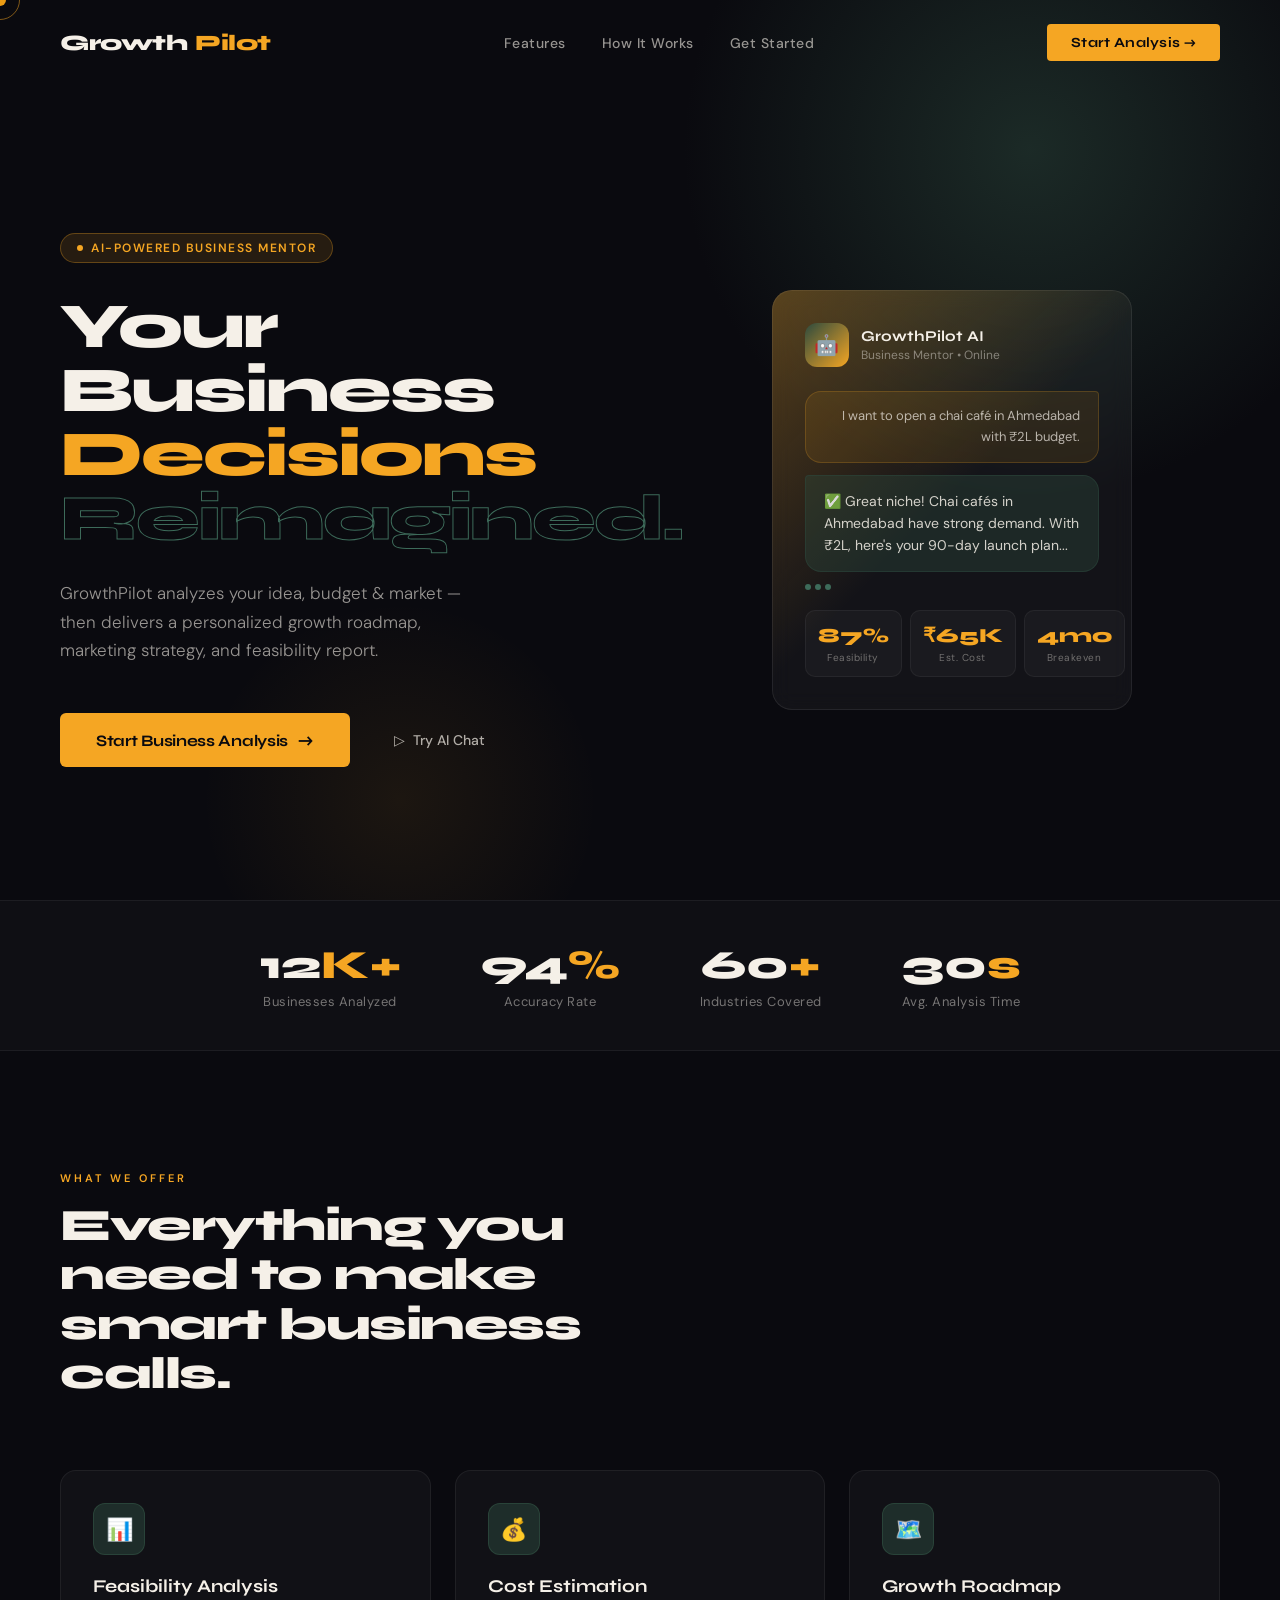
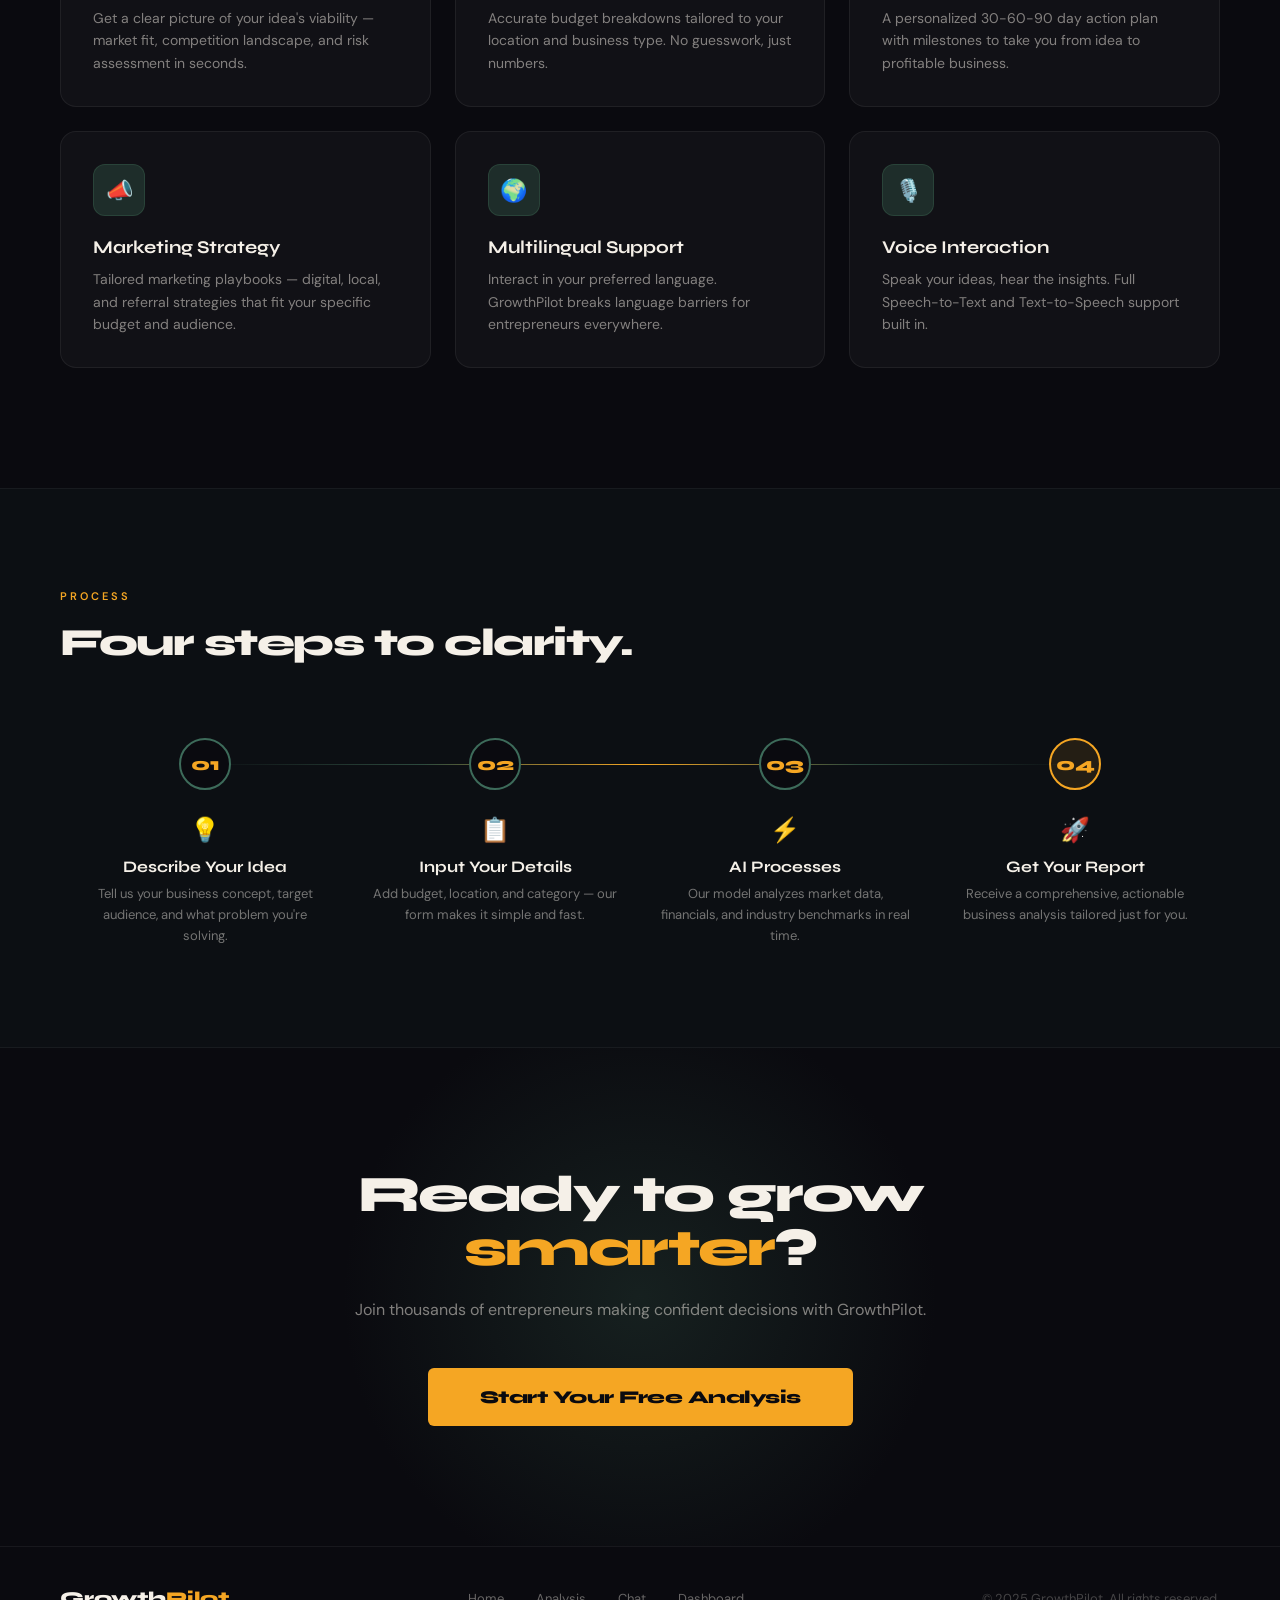
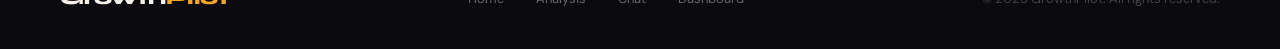
==== frontend/index.html @ 8f51ceb0 "Initial commit" ====
<!DOCTYPE html>
<html lang="en">
<head>
<meta charset="UTF-8">
<meta name="viewport" content="width=device-width, initial-scale=1.0">
<title>GrowthPilot – AI Business Mentor</title>
<link href="https://fonts.googleapis.com/css2?family=Syne:wght@400;600;700;800&family=DM+Sans:wght@300;400;500&display=swap" rel="stylesheet">
<style>
  :root {
    --ink: #0a0a0f;
    --cream: #f5f0e8;
    --amber: #f5a623;
    --amber-deep: #d4860a;
    --sage: #2d4a3e;
    --sage-light: #3d6b5a;
    --mist: #e8f0ec;
    --white: #ffffff;
  }

  *, *::before, *::after { margin: 0; padding: 0; box-sizing: border-box; }

  html { scroll-behavior: smooth; }

  body {
    background: var(--ink);
    color: var(--cream);
    font-family: 'DM Sans', sans-serif;
    overflow-x: hidden;
    cursor: none;
  }

  /* Custom cursor */
  .cursor {
    width: 12px; height: 12px;
    background: var(--amber);
    border-radius: 50%;
    position: fixed;
    top: 0; left: 0;
    pointer-events: none;
    z-index: 9999;
    transition: transform 0.15s ease;
    mix-blend-mode: difference;
  }
  .cursor-ring {
    width: 40px; height: 40px;
    border: 1.5px solid var(--amber);
    border-radius: 50%;
    position: fixed;
    top: 0; left: 0;
    pointer-events: none;
    z-index: 9998;
    opacity: 0.5;
    transition: all 0.3s ease;
  }

  /* NAV */
  nav {
    position: fixed; top: 0; left: 0; right: 0;
    z-index: 100;
    display: flex; align-items: center; justify-content: space-between;
    padding: 24px 60px;
    background: transparent;
    transition: background 0.4s;
  }
  nav.scrolled { background: rgba(10,10,15,0.92); backdrop-filter: blur(12px); }

  .nav-logo {
    font-family: 'Syne', sans-serif;
    font-weight: 800; font-size: 22px;
    color: var(--cream);
    text-decoration: none;
    letter-spacing: -0.5px;
    display: flex; align-items: center; gap: 8px;
  }
  .nav-logo span { color: var(--amber); }

  .nav-links { display: flex; gap: 36px; list-style: none; }
  .nav-links a {
    color: rgba(245,240,232,0.6);
    text-decoration: none;
    font-size: 14px; letter-spacing: 0.5px;
    transition: color 0.2s;
    font-weight: 500;
  }
  .nav-links a:hover { color: var(--cream); }

  .nav-cta {
    background: var(--amber);
    color: var(--ink);
    padding: 10px 24px;
    border-radius: 4px;
    text-decoration: none;
    font-weight: 700;
    font-size: 14px;
    font-family: 'Syne', sans-serif;
    transition: all 0.2s;
    letter-spacing: 0.3px;
  }
  .nav-cta:hover { background: var(--amber-deep); transform: translateY(-1px); }

  /* HERO */
  .hero {
    min-height: 100vh;
    display: grid;
    grid-template-columns: 1fr 1fr;
    align-items: center;
    padding: 0 60px;
    padding-top: 100px;
    position: relative;
    overflow: hidden;
  }

  .hero::before {
    content: '';
    position: absolute;
    top: -200px; right: -100px;
    width: 700px; height: 700px;
    background: radial-gradient(circle, rgba(45,74,62,0.5) 0%, transparent 70%);
    pointer-events: none;
  }
  .hero::after {
    content: '';
    position: absolute;
    bottom: -100px; left: 200px;
    width: 400px; height: 400px;
    background: radial-gradient(circle, rgba(245,166,35,0.08) 0%, transparent 70%);
    pointer-events: none;
  }

  .hero-left { position: relative; z-index: 2; }

  .hero-badge {
    display: inline-flex; align-items: center; gap: 8px;
    background: rgba(245,166,35,0.12);
    border: 1px solid rgba(245,166,35,0.3);
    padding: 6px 16px; border-radius: 100px;
    font-size: 12px; color: var(--amber);
    letter-spacing: 1.5px; text-transform: uppercase;
    margin-bottom: 32px;
    font-weight: 600;
    animation: fadeUp 0.8s ease both;
  }
  .hero-badge::before {
    content: '';
    width: 6px; height: 6px;
    background: var(--amber);
    border-radius: 50%;
    animation: pulse 2s infinite;
  }

  @keyframes pulse { 0%,100%{opacity:1} 50%{opacity:0.3} }

  .hero-title {
    font-family: 'Syne', sans-serif;
    font-size: clamp(52px, 5vw, 80px);
    font-weight: 800;
    line-height: 1.0;
    letter-spacing: -2px;
    margin-bottom: 28px;
    animation: fadeUp 0.8s 0.1s ease both;
  }
  .hero-title .line-accent { color: var(--amber); }
  .hero-title .line-sage {
    -webkit-text-stroke: 1px var(--sage-light);
    color: transparent;
  }

  .hero-sub {
    font-size: 17px;
    color: rgba(245,240,232,0.6);
    line-height: 1.7;
    max-width: 440px;
    margin-bottom: 48px;
    font-weight: 300;
    animation: fadeUp 0.8s 0.2s ease both;
  }

  .hero-actions {
    display: flex; gap: 16px; align-items: center;
    animation: fadeUp 0.8s 0.3s ease both;
  }

  .btn-primary {
    background: var(--amber);
    color: var(--ink);
    padding: 16px 36px;
    border: none; border-radius: 6px;
    font-family: 'Syne', sans-serif;
    font-weight: 700; font-size: 16px;
    cursor: none;
    text-decoration: none;
    transition: all 0.25s;
    display: inline-flex; align-items: center; gap: 10px;
    letter-spacing: -0.3px;
  }
  .btn-primary:hover { background: var(--amber-deep); transform: translateY(-2px); box-shadow: 0 12px 30px rgba(245,166,35,0.3); }

  .btn-secondary {
    color: var(--cream);
    padding: 16px 28px;
    text-decoration: none;
    font-size: 14px;
    font-weight: 500;
    display: inline-flex; align-items: center; gap: 8px;
    opacity: 0.7; transition: opacity 0.2s;
    cursor: none;
  }
  .btn-secondary:hover { opacity: 1; }

  .arrow { font-size: 18px; transition: transform 0.2s; }
  .btn-primary:hover .arrow { transform: translateX(4px); }

  /* Hero right - visual */
  .hero-right {
    position: relative; z-index: 2;
    display: flex; justify-content: center; align-items: center;
    animation: fadeUp 0.8s 0.4s ease both;
  }

  .mentor-card {
    background: rgba(255,255,255,0.04);
    border: 1px solid rgba(255,255,255,0.08);
    border-radius: 20px;
    padding: 32px;
    width: 360px;
    backdrop-filter: blur(10px);
    position: relative;
  }
  .mentor-card::before {
    content: '';
    position: absolute; inset: -1px;
    border-radius: 20px;
    background: linear-gradient(135deg, rgba(245,166,35,0.3), transparent 50%);
    z-index: -1;
  }

  .card-header { display: flex; align-items: center; gap: 12px; margin-bottom: 24px; }
  .card-avatar {
    width: 44px; height: 44px; border-radius: 12px;
    background: linear-gradient(135deg, var(--sage), var(--amber));
    display: flex; align-items: center; justify-content: center;
    font-size: 20px;
  }
  .card-title-wrap { flex: 1; }
  .card-title { font-family: 'Syne', sans-serif; font-weight: 700; font-size: 15px; }
  .card-sub { font-size: 12px; color: rgba(245,240,232,0.45); margin-top: 2px; }

  .chat-bubble {
    background: rgba(45,74,62,0.4);
    border-radius: 4px 16px 16px 16px;
    padding: 14px 18px;
    font-size: 14px; line-height: 1.6;
    color: rgba(245,240,232,0.85);
    margin-bottom: 12px;
    border: 1px solid rgba(45,74,62,0.5);
  }
  .chat-bubble.user {
    background: rgba(245,166,35,0.1);
    border-radius: 16px 4px 16px 16px;
    border-color: rgba(245,166,35,0.2);
    text-align: right;
    color: rgba(245,240,232,0.7);
    font-size: 13px;
  }

  .typing-indicator { display: flex; gap: 4px; margin-top: 8px; }
  .typing-indicator span {
    width: 6px; height: 6px; background: var(--sage-light);
    border-radius: 50%;
    animation: typing 1.2s infinite;
  }
  .typing-indicator span:nth-child(2) { animation-delay: 0.2s; }
  .typing-indicator span:nth-child(3) { animation-delay: 0.4s; }
  @keyframes typing { 0%,60%,100%{transform:translateY(0)} 30%{transform:translateY(-6px)} }

  .metrics-row {
    display: grid; grid-template-columns: repeat(3,1fr);
    gap: 8px; margin-top: 20px;
  }
  .metric { background: rgba(255,255,255,0.03); border-radius: 10px; padding: 12px; text-align: center; border: 1px solid rgba(255,255,255,0.05); }
  .metric-val { font-family: 'Syne', sans-serif; font-weight: 800; font-size: 20px; color: var(--amber); }
  .metric-lbl { font-size: 10px; color: rgba(245,240,232,0.4); margin-top: 3px; letter-spacing: 0.5px; }

  /* STATS BAR */
  .stats-bar {
    border-top: 1px solid rgba(255,255,255,0.06);
    border-bottom: 1px solid rgba(255,255,255,0.06);
    display: flex; justify-content: center; gap: 80px;
    padding: 40px 60px;
    background: rgba(255,255,255,0.02);
  }
  .stat { text-align: center; }
  .stat-num { font-family: 'Syne', sans-serif; font-size: 40px; font-weight: 800; color: var(--cream); }
  .stat-num span { color: var(--amber); }
  .stat-lbl { font-size: 13px; color: rgba(245,240,232,0.45); margin-top: 4px; letter-spacing: 0.5px; }

  /* FEATURES */
  .features {
    padding: 120px 60px;
    position: relative;
  }
  .features-label {
    font-size: 11px; letter-spacing: 3px; text-transform: uppercase;
    color: var(--amber); font-weight: 600; margin-bottom: 16px;
  }
  .features-title {
    font-family: 'Syne', sans-serif;
    font-size: clamp(38px, 3.5vw, 54px);
    font-weight: 800;
    line-height: 1.1;
    letter-spacing: -1.5px;
    max-width: 560px;
    margin-bottom: 72px;
  }

  .features-grid { display: grid; grid-template-columns: repeat(3,1fr); gap: 24px; }

  .feature-card {
    background: rgba(255,255,255,0.03);
    border: 1px solid rgba(255,255,255,0.06);
    border-radius: 16px;
    padding: 32px;
    transition: all 0.3s;
    position: relative; overflow: hidden;
  }
  .feature-card::before {
    content: '';
    position: absolute; top: 0; left: 0; right: 0;
    height: 2px;
    background: linear-gradient(90deg, var(--amber), transparent);
    opacity: 0; transition: opacity 0.3s;
  }
  .feature-card:hover { background: rgba(255,255,255,0.055); transform: translateY(-4px); border-color: rgba(255,255,255,0.1); }
  .feature-card:hover::before { opacity: 1; }

  .feature-icon {
    width: 52px; height: 52px; border-radius: 12px;
    background: rgba(45,74,62,0.5);
    border: 1px solid rgba(45,74,62,0.8);
    display: flex; align-items: center; justify-content: center;
    font-size: 22px; margin-bottom: 20px;
  }
  .feature-name { font-family: 'Syne', sans-serif; font-weight: 700; font-size: 18px; margin-bottom: 10px; }
  .feature-desc { font-size: 14px; color: rgba(245,240,232,0.5); line-height: 1.6; }

  /* HOW IT WORKS */
  .how {
    padding: 100px 60px;
    background: rgba(45,74,62,0.08);
    border-top: 1px solid rgba(255,255,255,0.05);
    border-bottom: 1px solid rgba(255,255,255,0.05);
  }
  .how-label { font-size: 11px; letter-spacing: 3px; text-transform: uppercase; color: var(--amber); font-weight: 600; margin-bottom: 16px; }
  .how-title { font-family: 'Syne', sans-serif; font-size: clamp(36px, 3vw, 50px); font-weight: 800; letter-spacing: -1.5px; margin-bottom: 72px; }

  .steps { display: grid; grid-template-columns: repeat(4,1fr); gap: 0; position: relative; }
  .steps::before {
    content: '';
    position: absolute; top: 26px; left: 12.5%; right: 12.5%;
    height: 1px; background: linear-gradient(90deg, transparent, var(--sage), var(--amber), var(--sage), transparent);
    z-index: 0;
  }

  .step { text-align: center; position: relative; z-index: 1; padding: 0 20px; }
  .step-num {
    width: 52px; height: 52px; border-radius: 50%;
    background: var(--ink);
    border: 2px solid var(--sage-light);
    display: flex; align-items: center; justify-content: center;
    font-family: 'Syne', sans-serif; font-weight: 800; font-size: 18px;
    color: var(--amber);
    margin: 0 auto 24px;
  }
  .step:nth-child(4) .step-num { border-color: var(--amber); background: rgba(245,166,35,0.1); }
  .step-icon { font-size: 24px; margin-bottom: 12px; display: block; }
  .step-title { font-family: 'Syne', sans-serif; font-weight: 700; font-size: 16px; margin-bottom: 8px; }
  .step-desc { font-size: 13px; color: rgba(245,240,232,0.45); line-height: 1.6; }

  /* CTA SECTION */
  .cta-section {
    padding: 120px 60px;
    text-align: center; position: relative; overflow: hidden;
  }
  .cta-section::before {
    content: '';
    position: absolute; top: 50%; left: 50%; transform: translate(-50%,-50%);
    width: 600px; height: 600px;
    background: radial-gradient(circle, rgba(45,74,62,0.35) 0%, transparent 70%);
    pointer-events: none;
  }
  .cta-title {
    font-family: 'Syne', sans-serif;
    font-size: clamp(42px, 4vw, 64px);
    font-weight: 800; letter-spacing: -2px; line-height: 1.05;
    margin-bottom: 24px; position: relative; z-index: 1;
  }
  .cta-sub { font-size: 16px; color: rgba(245,240,232,0.5); margin-bottom: 48px; position: relative; z-index: 1; }
  .cta-btn {
    background: var(--amber); color: var(--ink);
    padding: 18px 52px; border-radius: 6px;
    font-family: 'Syne', sans-serif; font-weight: 800; font-size: 18px;
    text-decoration: none; display: inline-block;
    transition: all 0.25s; position: relative; z-index: 1; cursor: none;
    letter-spacing: -0.5px;
  }
  .cta-btn:hover { transform: translateY(-3px); box-shadow: 0 20px 50px rgba(245,166,35,0.35); background: var(--amber-deep); }

  /* FOOTER */
  footer {
    padding: 40px 60px;
    border-top: 1px solid rgba(255,255,255,0.06);
    display: flex; justify-content: space-between; align-items: center;
  }
  .footer-logo { font-family: 'Syne', sans-serif; font-weight: 800; font-size: 18px; }
  .footer-logo span { color: var(--amber); }
  .footer-links { display: flex; gap: 32px; }
  .footer-links a { color: rgba(245,240,232,0.4); text-decoration: none; font-size: 13px; transition: color 0.2s; cursor: none; }
  .footer-links a:hover { color: var(--cream); }
  .footer-copy { font-size: 13px; color: rgba(245,240,232,0.25); }

  @keyframes fadeUp { from { opacity: 0; transform: translateY(24px); } to { opacity: 1; transform: translateY(0); } }

  @media (max-width: 900px) {
    nav { padding: 20px 24px; }
    .nav-links { display: none; }
    .hero { grid-template-columns: 1fr; padding: 100px 24px 60px; }
    .hero-right { display: none; }
    .stats-bar { gap: 40px; padding: 32px 24px; flex-wrap: wrap; }
    .features { padding: 80px 24px; }
    .features-grid { grid-template-columns: 1fr; }
    .how { padding: 80px 24px; }
    .steps { grid-template-columns: 1fr 1fr; gap: 40px; }
    .steps::before { display: none; }
    .cta-section { padding: 80px 24px; }
    footer { flex-direction: column; gap: 20px; text-align: center; padding: 32px 24px; }
  }
</style>
</head>
<body>

<div class="cursor" id="cursor"></div>
<div class="cursor-ring" id="cursorRing"></div>

<nav id="navbar">
  <a href="index.html" class="nav-logo">Growth<span>Pilot</span></a>
  <ul class="nav-links">
    <li><a href="#features">Features</a></li>
    <li><a href="#how">How It Works</a></li>
    <li><a href="pages/form.html">Get Started</a></li>
  </ul>
  <a href="pages/form.html" class="nav-cta" id="navCta">Start Analysis →</a>
</nav>

<!-- HERO -->
<section class="hero">
  <div class="hero-left">
    <div class="hero-badge">AI-Powered Business Mentor</div>
    <h1 class="hero-title">
      Your Business<br>
      <span class="line-accent">Decisions</span><br>
      <span class="line-sage">Reimagined.</span>
    </h1>
    <p class="hero-sub">GrowthPilot analyzes your idea, budget & market — then delivers a personalized growth roadmap, marketing strategy, and feasibility report.</p>
    <div class="hero-actions">
      <a href="pages/form.html" class="btn-primary">Start Business Analysis <span class="arrow">→</span></a>
      <a href="pages/chat.html" class="btn-secondary">▷ &nbsp;Try AI Chat</a>
    </div>
  </div>
  <div class="hero-right">
    <div class="mentor-card">
      <div class="card-header">
        <div class="card-avatar">🤖</div>
        <div class="card-title-wrap">
          <div class="card-title">GrowthPilot AI</div>
          <div class="card-sub">Business Mentor • Online</div>
        </div>
      </div>
      <div class="chat-bubble user">I want to open a chai café in Ahmedabad with ₹2L budget.</div>
      <div class="chat-bubble">
        ✅ Great niche! Chai cafés in Ahmedabad have strong demand. With ₹2L, here's your 90-day launch plan...
      </div>
      <div class="typing-indicator"><span></span><span></span><span></span></div>
      <div class="metrics-row">
        <div class="metric"><div class="metric-val">87%</div><div class="metric-lbl">Feasibility</div></div>
        <div class="metric"><div class="metric-val">₹65K</div><div class="metric-lbl">Est. Cost</div></div>
        <div class="metric"><div class="metric-val">4mo</div><div class="metric-lbl">Breakeven</div></div>
      </div>
    </div>
  </div>
</section>

<!-- STATS -->
<div class="stats-bar">
  <div class="stat"><div class="stat-num">12<span>K+</span></div><div class="stat-lbl">Businesses Analyzed</div></div>
  <div class="stat"><div class="stat-num">94<span>%</span></div><div class="stat-lbl">Accuracy Rate</div></div>
  <div class="stat"><div class="stat-num">60<span>+</span></div><div class="stat-lbl">Industries Covered</div></div>
  <div class="stat"><div class="stat-num">30<span>s</span></div><div class="stat-lbl">Avg. Analysis Time</div></div>
</div>

<!-- FEATURES -->
<section class="features" id="features">
  <div class="features-label">What We Offer</div>
  <h2 class="features-title">Everything you need to make smart business calls.</h2>
  <div class="features-grid">
    <div class="feature-card">
      <div class="feature-icon">📊</div>
      <div class="feature-name">Feasibility Analysis</div>
      <div class="feature-desc">Get a clear picture of your idea's viability — market fit, competition landscape, and risk assessment in seconds.</div>
    </div>
    <div class="feature-card">
      <div class="feature-icon">💰</div>
      <div class="feature-name">Cost Estimation</div>
      <div class="feature-desc">Accurate budget breakdowns tailored to your location and business type. No guesswork, just numbers.</div>
    </div>
    <div class="feature-card">
      <div class="feature-icon">🗺️</div>
      <div class="feature-name">Growth Roadmap</div>
      <div class="feature-desc">A personalized 30-60-90 day action plan with milestones to take you from idea to profitable business.</div>
    </div>
    <div class="feature-card">
      <div class="feature-icon">📣</div>
      <div class="feature-name">Marketing Strategy</div>
      <div class="feature-desc">Tailored marketing playbooks — digital, local, and referral strategies that fit your specific budget and audience.</div>
    </div>
    <div class="feature-card">
      <div class="feature-icon">🌍</div>
      <div class="feature-name">Multilingual Support</div>
      <div class="feature-desc">Interact in your preferred language. GrowthPilot breaks language barriers for entrepreneurs everywhere.</div>
    </div>
    <div class="feature-card">
      <div class="feature-icon">🎙️</div>
      <div class="feature-name">Voice Interaction</div>
      <div class="feature-desc">Speak your ideas, hear the insights. Full Speech-to-Text and Text-to-Speech support built in.</div>
    </div>
  </div>
</section>

<!-- HOW IT WORKS -->
<section class="how" id="how">
  <div class="how-label">Process</div>
  <h2 class="how-title">Four steps to clarity.</h2>
  <div class="steps">
    <div class="step">
      <div class="step-num">01</div>
      <span class="step-icon">💡</span>
      <div class="step-title">Describe Your Idea</div>
      <div class="step-desc">Tell us your business concept, target audience, and what problem you're solving.</div>
    </div>
    <div class="step">
      <div class="step-num">02</div>
      <span class="step-icon">📋</span>
      <div class="step-title">Input Your Details</div>
      <div class="step-desc">Add budget, location, and category — our form makes it simple and fast.</div>
    </div>
    <div class="step">
      <div class="step-num">03</div>
      <span class="step-icon">⚡</span>
      <div class="step-title">AI Processes</div>
      <div class="step-desc">Our model analyzes market data, financials, and industry benchmarks in real time.</div>
    </div>
    <div class="step">
      <div class="step-num">04</div>
      <span class="step-icon">🚀</span>
      <div class="step-title">Get Your Report</div>
      <div class="step-desc">Receive a comprehensive, actionable business analysis tailored just for you.</div>
    </div>
  </div>
</section>

<!-- CTA -->
<section class="cta-section">
  <h2 class="cta-title">Ready to grow<br><span style="color:var(--amber)">smarter</span>?</h2>
  <p class="cta-sub">Join thousands of entrepreneurs making confident decisions with GrowthPilot.</p>
  <a href="pages/form.html" class="cta-btn">Start Your Free Analysis</a>
</section>

<!-- FOOTER -->
<footer>
  <div class="footer-logo">Growth<span>Pilot</span></div>
  <div class="footer-links">
    <a href="index.html">Home</a>
    <a href="pages/form.html">Analysis</a>
    <a href="pages/chat.html">Chat</a>
    <a href="pages/dashboard.html">Dashboard</a>
  </div>
  <div class="footer-copy">© 2025 GrowthPilot. All rights reserved.</div>
</footer>

<script>
  // Custom cursor
  const cursor = document.getElementById('cursor');
  const ring = document.getElementById('cursorRing');
  let mx = 0, my = 0, rx = 0, ry = 0;
  document.addEventListener('mousemove', e => { mx = e.clientX; my = e.clientY; });
  function animCursor() {
    cursor.style.transform = `translate(${mx-6}px, ${my-6}px)`;
    rx += (mx - rx) * 0.12; ry += (my - ry) * 0.12;
    ring.style.transform = `translate(${rx-20}px, ${ry-20}px)`;
    requestAnimationFrame(animCursor);
  }
  animCursor();

  // Nav scroll
  window.addEventListener('scroll', () => {
    document.getElementById('navbar').classList.toggle('scrolled', window.scrollY > 40);
  });

  // Auth-aware CTA
  const token = localStorage.getItem('gp_token');
  const navCta = document.getElementById('navCta');
  if (token) {
    navCta.textContent = 'Dashboard →';
    navCta.href = 'pages/dashboard.html';
  }

  // Animate stats on scroll
  const observer = new IntersectionObserver((entries) => {
    entries.forEach(e => { if (e.isIntersecting) e.target.classList.add('visible'); });
  }, { threshold: 0.2 });
  document.querySelectorAll('.feature-card, .step').forEach(el => observer.observe(el));
</script>
</body>
</html>
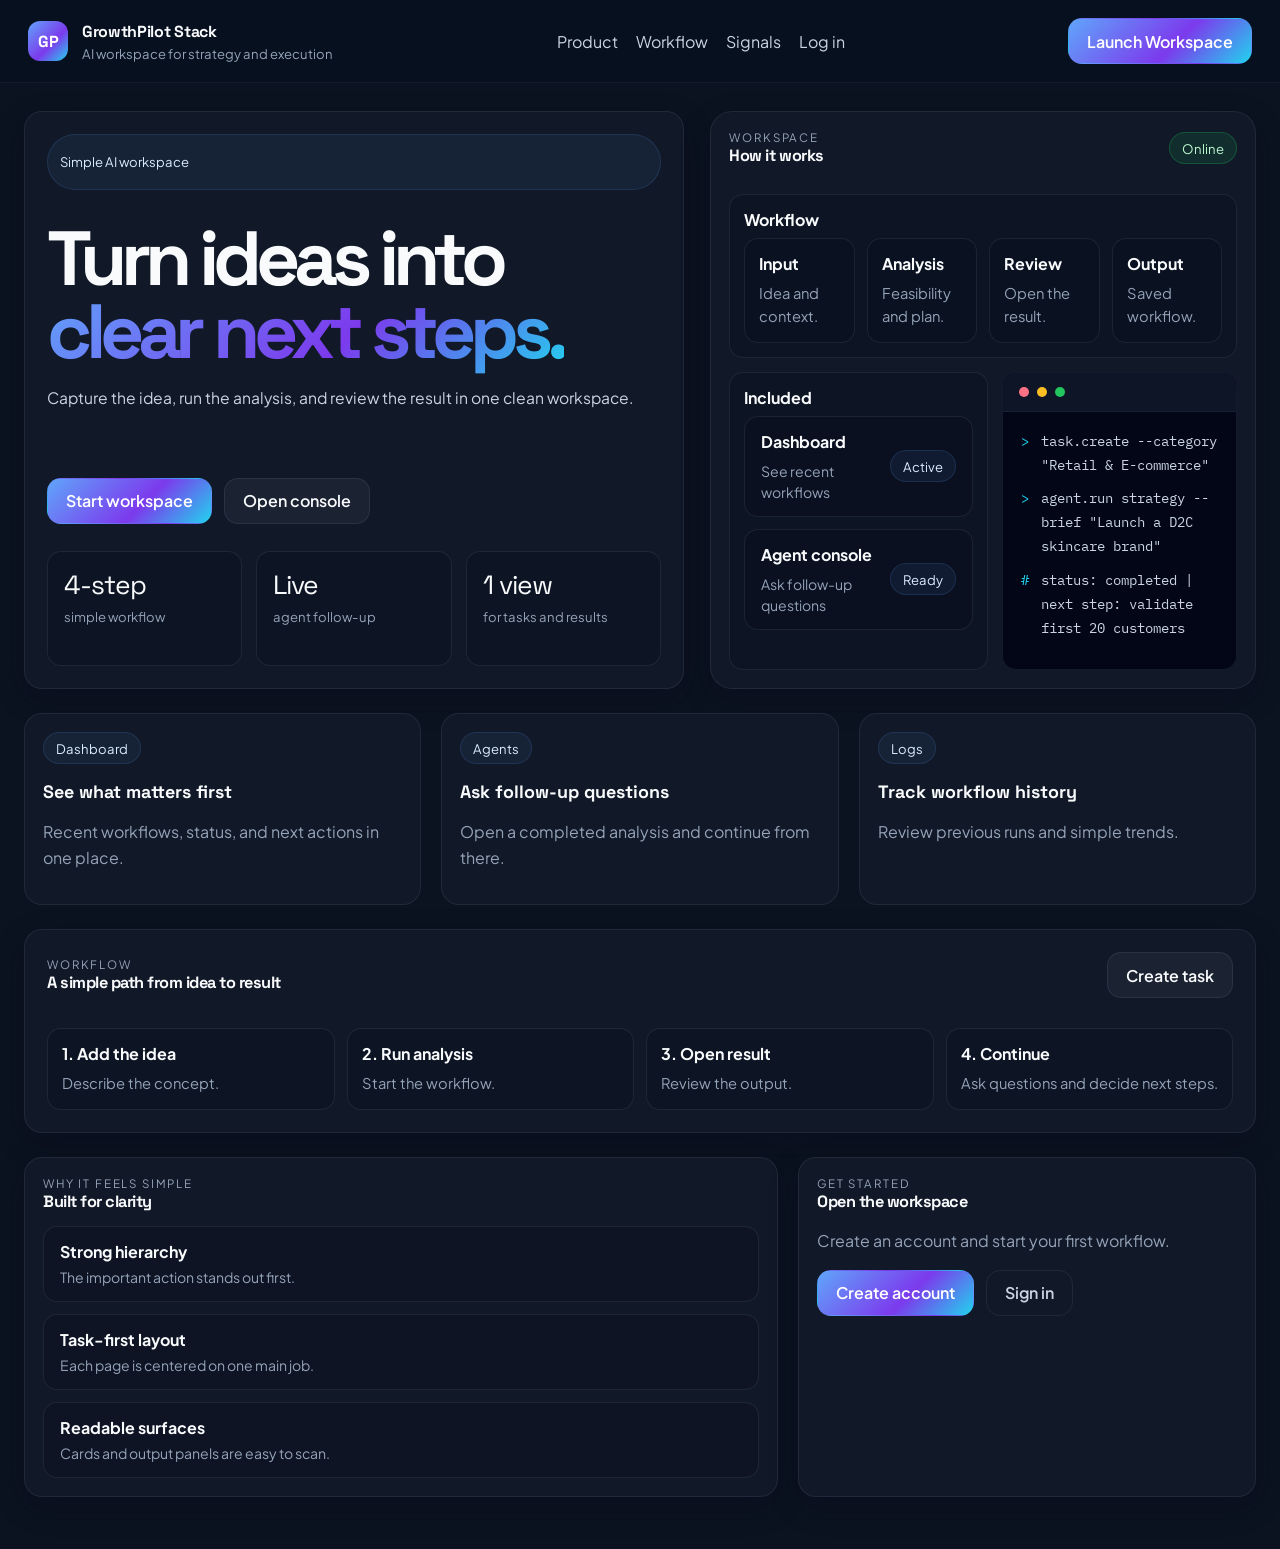
==== commit 14b58301: "New commits new ui intergration into the with full support" ====
--- a/frontend/index.html
+++ b/frontend/index.html
@@ -3,621 +3,244 @@
 <head>
 <meta charset="UTF-8">
 <meta name="viewport" content="width=device-width, initial-scale=1.0">
-<title>GrowthPilot – AI Business Mentor</title>
-<link href="https://fonts.googleapis.com/css2?family=Syne:wght@400;600;700;800&family=DM+Sans:wght@300;400;500&display=swap" rel="stylesheet">
-<style>
-  :root {
-    --ink: #0a0a0f;
-    --cream: #f5f0e8;
-    --amber: #f5a623;
-    --amber-deep: #d4860a;
-    --sage: #2d4a3e;
-    --sage-light: #3d6b5a;
-    --mist: #e8f0ec;
-    --white: #ffffff;
-  }
-
-  *, *::before, *::after { margin: 0; padding: 0; box-sizing: border-box; }
-
-  html { scroll-behavior: smooth; }
-
-  body {
-    background: var(--ink);
-    color: var(--cream);
-    font-family: 'DM Sans', sans-serif;
-    overflow-x: hidden;
-    cursor: none;
-  }
-
-  /* Custom cursor */
-  .cursor {
-    width: 12px; height: 12px;
-    background: var(--amber);
-    border-radius: 50%;
-    position: fixed;
-    top: 0; left: 0;
-    pointer-events: none;
-    z-index: 9999;
-    transition: transform 0.15s ease;
-    mix-blend-mode: difference;
-  }
-  .cursor-ring {
-    width: 40px; height: 40px;
-    border: 1.5px solid var(--amber);
-    border-radius: 50%;
-    position: fixed;
-    top: 0; left: 0;
-    pointer-events: none;
-    z-index: 9998;
-    opacity: 0.5;
-    transition: all 0.3s ease;
-  }
-
-  /* NAV */
-  nav {
-    position: fixed; top: 0; left: 0; right: 0;
-    z-index: 100;
-    display: flex; align-items: center; justify-content: space-between;
-    padding: 24px 60px;
-    background: transparent;
-    transition: background 0.4s;
-  }
-  nav.scrolled { background: rgba(10,10,15,0.92); backdrop-filter: blur(12px); }
-
-  .nav-logo {
-    font-family: 'Syne', sans-serif;
-    font-weight: 800; font-size: 22px;
-    color: var(--cream);
-    text-decoration: none;
-    letter-spacing: -0.5px;
-    display: flex; align-items: center; gap: 8px;
-  }
-  .nav-logo span { color: var(--amber); }
-
-  .nav-links { display: flex; gap: 36px; list-style: none; }
-  .nav-links a {
-    color: rgba(245,240,232,0.6);
-    text-decoration: none;
-    font-size: 14px; letter-spacing: 0.5px;
-    transition: color 0.2s;
-    font-weight: 500;
-  }
-  .nav-links a:hover { color: var(--cream); }
-
-  .nav-cta {
-    background: var(--amber);
-    color: var(--ink);
-    padding: 10px 24px;
-    border-radius: 4px;
-    text-decoration: none;
-    font-weight: 700;
-    font-size: 14px;
-    font-family: 'Syne', sans-serif;
-    transition: all 0.2s;
-    letter-spacing: 0.3px;
-  }
-  .nav-cta:hover { background: var(--amber-deep); transform: translateY(-1px); }
-
-  /* HERO */
-  .hero {
-    min-height: 100vh;
-    display: grid;
-    grid-template-columns: 1fr 1fr;
-    align-items: center;
-    padding: 0 60px;
-    padding-top: 100px;
-    position: relative;
-    overflow: hidden;
-  }
-
-  .hero::before {
-    content: '';
-    position: absolute;
-    top: -200px; right: -100px;
-    width: 700px; height: 700px;
-    background: radial-gradient(circle, rgba(45,74,62,0.5) 0%, transparent 70%);
-    pointer-events: none;
-  }
-  .hero::after {
-    content: '';
-    position: absolute;
-    bottom: -100px; left: 200px;
-    width: 400px; height: 400px;
-    background: radial-gradient(circle, rgba(245,166,35,0.08) 0%, transparent 70%);
-    pointer-events: none;
-  }
-
-  .hero-left { position: relative; z-index: 2; }
-
-  .hero-badge {
-    display: inline-flex; align-items: center; gap: 8px;
-    background: rgba(245,166,35,0.12);
-    border: 1px solid rgba(245,166,35,0.3);
-    padding: 6px 16px; border-radius: 100px;
-    font-size: 12px; color: var(--amber);
-    letter-spacing: 1.5px; text-transform: uppercase;
-    margin-bottom: 32px;
-    font-weight: 600;
-    animation: fadeUp 0.8s ease both;
-  }
-  .hero-badge::before {
-    content: '';
-    width: 6px; height: 6px;
-    background: var(--amber);
-    border-radius: 50%;
-    animation: pulse 2s infinite;
-  }
-
-  @keyframes pulse { 0%,100%{opacity:1} 50%{opacity:0.3} }
-
-  .hero-title {
-    font-family: 'Syne', sans-serif;
-    font-size: clamp(52px, 5vw, 80px);
-    font-weight: 800;
-    line-height: 1.0;
-    letter-spacing: -2px;
-    margin-bottom: 28px;
-    animation: fadeUp 0.8s 0.1s ease both;
-  }
-  .hero-title .line-accent { color: var(--amber); }
-  .hero-title .line-sage {
-    -webkit-text-stroke: 1px var(--sage-light);
-    color: transparent;
-  }
-
-  .hero-sub {
-    font-size: 17px;
-    color: rgba(245,240,232,0.6);
-    line-height: 1.7;
-    max-width: 440px;
-    margin-bottom: 48px;
-    font-weight: 300;
-    animation: fadeUp 0.8s 0.2s ease both;
-  }
-
-  .hero-actions {
-    display: flex; gap: 16px; align-items: center;
-    animation: fadeUp 0.8s 0.3s ease both;
-  }
-
-  .btn-primary {
-    background: var(--amber);
-    color: var(--ink);
-    padding: 16px 36px;
-    border: none; border-radius: 6px;
-    font-family: 'Syne', sans-serif;
-    font-weight: 700; font-size: 16px;
-    cursor: none;
-    text-decoration: none;
-    transition: all 0.25s;
-    display: inline-flex; align-items: center; gap: 10px;
-    letter-spacing: -0.3px;
-  }
-  .btn-primary:hover { background: var(--amber-deep); transform: translateY(-2px); box-shadow: 0 12px 30px rgba(245,166,35,0.3); }
-
-  .btn-secondary {
-    color: var(--cream);
-    padding: 16px 28px;
-    text-decoration: none;
-    font-size: 14px;
-    font-weight: 500;
-    display: inline-flex; align-items: center; gap: 8px;
-    opacity: 0.7; transition: opacity 0.2s;
-    cursor: none;
-  }
-  .btn-secondary:hover { opacity: 1; }
-
-  .arrow { font-size: 18px; transition: transform 0.2s; }
-  .btn-primary:hover .arrow { transform: translateX(4px); }
-
-  /* Hero right - visual */
-  .hero-right {
-    position: relative; z-index: 2;
-    display: flex; justify-content: center; align-items: center;
-    animation: fadeUp 0.8s 0.4s ease both;
-  }
-
-  .mentor-card {
-    background: rgba(255,255,255,0.04);
-    border: 1px solid rgba(255,255,255,0.08);
-    border-radius: 20px;
-    padding: 32px;
-    width: 360px;
-    backdrop-filter: blur(10px);
-    position: relative;
-  }
-  .mentor-card::before {
-    content: '';
-    position: absolute; inset: -1px;
-    border-radius: 20px;
-    background: linear-gradient(135deg, rgba(245,166,35,0.3), transparent 50%);
-    z-index: -1;
-  }
-
-  .card-header { display: flex; align-items: center; gap: 12px; margin-bottom: 24px; }
-  .card-avatar {
-    width: 44px; height: 44px; border-radius: 12px;
-    background: linear-gradient(135deg, var(--sage), var(--amber));
-    display: flex; align-items: center; justify-content: center;
-    font-size: 20px;
-  }
-  .card-title-wrap { flex: 1; }
-  .card-title { font-family: 'Syne', sans-serif; font-weight: 700; font-size: 15px; }
-  .card-sub { font-size: 12px; color: rgba(245,240,232,0.45); margin-top: 2px; }
-
-  .chat-bubble {
-    background: rgba(45,74,62,0.4);
-    border-radius: 4px 16px 16px 16px;
-    padding: 14px 18px;
-    font-size: 14px; line-height: 1.6;
-    color: rgba(245,240,232,0.85);
-    margin-bottom: 12px;
-    border: 1px solid rgba(45,74,62,0.5);
-  }
-  .chat-bubble.user {
-    background: rgba(245,166,35,0.1);
-    border-radius: 16px 4px 16px 16px;
-    border-color: rgba(245,166,35,0.2);
-    text-align: right;
-    color: rgba(245,240,232,0.7);
-    font-size: 13px;
-  }
-
-  .typing-indicator { display: flex; gap: 4px; margin-top: 8px; }
-  .typing-indicator span {
-    width: 6px; height: 6px; background: var(--sage-light);
-    border-radius: 50%;
-    animation: typing 1.2s infinite;
-  }
-  .typing-indicator span:nth-child(2) { animation-delay: 0.2s; }
-  .typing-indicator span:nth-child(3) { animation-delay: 0.4s; }
-  @keyframes typing { 0%,60%,100%{transform:translateY(0)} 30%{transform:translateY(-6px)} }
-
-  .metrics-row {
-    display: grid; grid-template-columns: repeat(3,1fr);
-    gap: 8px; margin-top: 20px;
-  }
-  .metric { background: rgba(255,255,255,0.03); border-radius: 10px; padding: 12px; text-align: center; border: 1px solid rgba(255,255,255,0.05); }
-  .metric-val { font-family: 'Syne', sans-serif; font-weight: 800; font-size: 20px; color: var(--amber); }
-  .metric-lbl { font-size: 10px; color: rgba(245,240,232,0.4); margin-top: 3px; letter-spacing: 0.5px; }
-
-  /* STATS BAR */
-  .stats-bar {
-    border-top: 1px solid rgba(255,255,255,0.06);
-    border-bottom: 1px solid rgba(255,255,255,0.06);
-    display: flex; justify-content: center; gap: 80px;
-    padding: 40px 60px;
-    background: rgba(255,255,255,0.02);
-  }
-  .stat { text-align: center; }
-  .stat-num { font-family: 'Syne', sans-serif; font-size: 40px; font-weight: 800; color: var(--cream); }
-  .stat-num span { color: var(--amber); }
-  .stat-lbl { font-size: 13px; color: rgba(245,240,232,0.45); margin-top: 4px; letter-spacing: 0.5px; }
-
-  /* FEATURES */
-  .features {
-    padding: 120px 60px;
-    position: relative;
-  }
-  .features-label {
-    font-size: 11px; letter-spacing: 3px; text-transform: uppercase;
-    color: var(--amber); font-weight: 600; margin-bottom: 16px;
-  }
-  .features-title {
-    font-family: 'Syne', sans-serif;
-    font-size: clamp(38px, 3.5vw, 54px);
-    font-weight: 800;
-    line-height: 1.1;
-    letter-spacing: -1.5px;
-    max-width: 560px;
-    margin-bottom: 72px;
-  }
-
-  .features-grid { display: grid; grid-template-columns: repeat(3,1fr); gap: 24px; }
-
-  .feature-card {
-    background: rgba(255,255,255,0.03);
-    border: 1px solid rgba(255,255,255,0.06);
-    border-radius: 16px;
-    padding: 32px;
-    transition: all 0.3s;
-    position: relative; overflow: hidden;
-  }
-  .feature-card::before {
-    content: '';
-    position: absolute; top: 0; left: 0; right: 0;
-    height: 2px;
-    background: linear-gradient(90deg, var(--amber), transparent);
-    opacity: 0; transition: opacity 0.3s;
-  }
-  .feature-card:hover { background: rgba(255,255,255,0.055); transform: translateY(-4px); border-color: rgba(255,255,255,0.1); }
-  .feature-card:hover::before { opacity: 1; }
-
-  .feature-icon {
-    width: 52px; height: 52px; border-radius: 12px;
-    background: rgba(45,74,62,0.5);
-    border: 1px solid rgba(45,74,62,0.8);
-    display: flex; align-items: center; justify-content: center;
-    font-size: 22px; margin-bottom: 20px;
-  }
-  .feature-name { font-family: 'Syne', sans-serif; font-weight: 700; font-size: 18px; margin-bottom: 10px; }
-  .feature-desc { font-size: 14px; color: rgba(245,240,232,0.5); line-height: 1.6; }
-
-  /* HOW IT WORKS */
-  .how {
-    padding: 100px 60px;
-    background: rgba(45,74,62,0.08);
-    border-top: 1px solid rgba(255,255,255,0.05);
-    border-bottom: 1px solid rgba(255,255,255,0.05);
-  }
-  .how-label { font-size: 11px; letter-spacing: 3px; text-transform: uppercase; color: var(--amber); font-weight: 600; margin-bottom: 16px; }
-  .how-title { font-family: 'Syne', sans-serif; font-size: clamp(36px, 3vw, 50px); font-weight: 800; letter-spacing: -1.5px; margin-bottom: 72px; }
-
-  .steps { display: grid; grid-template-columns: repeat(4,1fr); gap: 0; position: relative; }
-  .steps::before {
-    content: '';
-    position: absolute; top: 26px; left: 12.5%; right: 12.5%;
-    height: 1px; background: linear-gradient(90deg, transparent, var(--sage), var(--amber), var(--sage), transparent);
-    z-index: 0;
-  }
-
-  .step { text-align: center; position: relative; z-index: 1; padding: 0 20px; }
-  .step-num {
-    width: 52px; height: 52px; border-radius: 50%;
-    background: var(--ink);
-    border: 2px solid var(--sage-light);
-    display: flex; align-items: center; justify-content: center;
-    font-family: 'Syne', sans-serif; font-weight: 800; font-size: 18px;
-    color: var(--amber);
-    margin: 0 auto 24px;
-  }
-  .step:nth-child(4) .step-num { border-color: var(--amber); background: rgba(245,166,35,0.1); }
-  .step-icon { font-size: 24px; margin-bottom: 12px; display: block; }
-  .step-title { font-family: 'Syne', sans-serif; font-weight: 700; font-size: 16px; margin-bottom: 8px; }
-  .step-desc { font-size: 13px; color: rgba(245,240,232,0.45); line-height: 1.6; }
-
-  /* CTA SECTION */
-  .cta-section {
-    padding: 120px 60px;
-    text-align: center; position: relative; overflow: hidden;
-  }
-  .cta-section::before {
-    content: '';
-    position: absolute; top: 50%; left: 50%; transform: translate(-50%,-50%);
-    width: 600px; height: 600px;
-    background: radial-gradient(circle, rgba(45,74,62,0.35) 0%, transparent 70%);
-    pointer-events: none;
-  }
-  .cta-title {
-    font-family: 'Syne', sans-serif;
-    font-size: clamp(42px, 4vw, 64px);
-    font-weight: 800; letter-spacing: -2px; line-height: 1.05;
-    margin-bottom: 24px; position: relative; z-index: 1;
-  }
-  .cta-sub { font-size: 16px; color: rgba(245,240,232,0.5); margin-bottom: 48px; position: relative; z-index: 1; }
-  .cta-btn {
-    background: var(--amber); color: var(--ink);
-    padding: 18px 52px; border-radius: 6px;
-    font-family: 'Syne', sans-serif; font-weight: 800; font-size: 18px;
-    text-decoration: none; display: inline-block;
-    transition: all 0.25s; position: relative; z-index: 1; cursor: none;
-    letter-spacing: -0.5px;
-  }
-  .cta-btn:hover { transform: translateY(-3px); box-shadow: 0 20px 50px rgba(245,166,35,0.35); background: var(--amber-deep); }
-
-  /* FOOTER */
-  footer {
-    padding: 40px 60px;
-    border-top: 1px solid rgba(255,255,255,0.06);
-    display: flex; justify-content: space-between; align-items: center;
-  }
-  .footer-logo { font-family: 'Syne', sans-serif; font-weight: 800; font-size: 18px; }
-  .footer-logo span { color: var(--amber); }
-  .footer-links { display: flex; gap: 32px; }
-  .footer-links a { color: rgba(245,240,232,0.4); text-decoration: none; font-size: 13px; transition: color 0.2s; cursor: none; }
-  .footer-links a:hover { color: var(--cream); }
-  .footer-copy { font-size: 13px; color: rgba(245,240,232,0.25); }
-
-  @keyframes fadeUp { from { opacity: 0; transform: translateY(24px); } to { opacity: 1; transform: translateY(0); } }
-
-  @media (max-width: 900px) {
-    nav { padding: 20px 24px; }
-    .nav-links { display: none; }
-    .hero { grid-template-columns: 1fr; padding: 100px 24px 60px; }
-    .hero-right { display: none; }
-    .stats-bar { gap: 40px; padding: 32px 24px; flex-wrap: wrap; }
-    .features { padding: 80px 24px; }
-    .features-grid { grid-template-columns: 1fr; }
-    .how { padding: 80px 24px; }
-    .steps { grid-template-columns: 1fr 1fr; gap: 40px; }
-    .steps::before { display: none; }
-    .cta-section { padding: 80px 24px; }
-    footer { flex-direction: column; gap: 20px; text-align: center; padding: 32px 24px; }
-  }
-</style>
+<title>GrowthPilot Stack</title>
+<link rel="preconnect" href="https://fonts.googleapis.com">
+<link rel="preconnect" href="https://fonts.gstatic.com" crossorigin>
+<link href="https://fonts.googleapis.com/css2?family=IBM+Plex+Mono:wght@400;500&amp;family=Plus+Jakarta+Sans:wght@400;500;600;700;800&amp;family=Space+Grotesk:wght@500;700&amp;display=swap" rel="stylesheet">
+<link rel="stylesheet" href="styles/app.css">
 </head>
 <body>
-
-<div class="cursor" id="cursor"></div>
-<div class="cursor-ring" id="cursorRing"></div>
-
-<nav id="navbar">
-  <a href="index.html" class="nav-logo">Growth<span>Pilot</span></a>
-  <ul class="nav-links">
-    <li><a href="#features">Features</a></li>
-    <li><a href="#how">How It Works</a></li>
-    <li><a href="pages/form.html">Get Started</a></li>
-  </ul>
-  <a href="pages/form.html" class="nav-cta" id="navCta">Start Analysis →</a>
-</nav>
-
-<!-- HERO -->
-<section class="hero">
-  <div class="hero-left">
-    <div class="hero-badge">AI-Powered Business Mentor</div>
-    <h1 class="hero-title">
-      Your Business<br>
-      <span class="line-accent">Decisions</span><br>
-      <span class="line-sage">Reimagined.</span>
-    </h1>
-    <p class="hero-sub">GrowthPilot analyzes your idea, budget & market — then delivers a personalized growth roadmap, marketing strategy, and feasibility report.</p>
-    <div class="hero-actions">
-      <a href="pages/form.html" class="btn-primary">Start Business Analysis <span class="arrow">→</span></a>
-      <a href="pages/chat.html" class="btn-secondary">▷ &nbsp;Try AI Chat</a>
+<div class="landing-shell">
+  <header class="landing-header">
+    <a href="index.html" class="sidebar-brand">
+      <div class="brand-mark">GP</div>
+      <div class="brand-copy">
+        <strong>GrowthPilot Stack</strong>
+        <span>AI workspace for strategy and execution</span>
+      </div>
+    </a>
+    <nav class="landing-nav">
+      <a href="#product">Product</a>
+      <a href="#workflow">Workflow</a>
+      <a href="#signals">Signals</a>
+      <a href="pages/login.html">Log in</a>
+    </nav>
+    <div class="button-row">
+      <a class="button-ghost mobile-menu" href="pages/login.html">Log in</a>
+      <a class="button" id="heroCta" href="pages/register.html">Launch Workspace</a>
     </div>
-  </div>
-  <div class="hero-right">
-    <div class="mentor-card">
-      <div class="card-header">
-        <div class="card-avatar">🤖</div>
-        <div class="card-title-wrap">
-          <div class="card-title">GrowthPilot AI</div>
-          <div class="card-sub">Business Mentor • Online</div>
-        </div>
-      </div>
-      <div class="chat-bubble user">I want to open a chai café in Ahmedabad with ₹2L budget.</div>
-      <div class="chat-bubble">
-        ✅ Great niche! Chai cafés in Ahmedabad have strong demand. With ₹2L, here's your 90-day launch plan...
-      </div>
-      <div class="typing-indicator"><span></span><span></span><span></span></div>
-      <div class="metrics-row">
-        <div class="metric"><div class="metric-val">87%</div><div class="metric-lbl">Feasibility</div></div>
-        <div class="metric"><div class="metric-val">₹65K</div><div class="metric-lbl">Est. Cost</div></div>
-        <div class="metric"><div class="metric-val">4mo</div><div class="metric-lbl">Breakeven</div></div>
-      </div>
-    </div>
-  </div>
-</section>
-
-<!-- STATS -->
-<div class="stats-bar">
-  <div class="stat"><div class="stat-num">12<span>K+</span></div><div class="stat-lbl">Businesses Analyzed</div></div>
-  <div class="stat"><div class="stat-num">94<span>%</span></div><div class="stat-lbl">Accuracy Rate</div></div>
-  <div class="stat"><div class="stat-num">60<span>+</span></div><div class="stat-lbl">Industries Covered</div></div>
-  <div class="stat"><div class="stat-num">30<span>s</span></div><div class="stat-lbl">Avg. Analysis Time</div></div>
+  </header>
+
+  <main class="landing-main">
+    <section class="marketing-grid">
+      <div class="hero-card">
+        <div class="eyebrow-chip">Simple AI workspace</div>
+        <div>
+          <h1 class="marketing-title">Turn ideas into <span>clear next steps.</span></h1>
+          <p class="marketing-copy">
+            Capture the idea, run the analysis, and review the result in one clean workspace.
+          </p>
+        </div>
+        <div class="button-row">
+          <a class="button" id="primaryLaunch" href="pages/register.html">Start workspace</a>
+          <a class="button-secondary" href="pages/chat.html">Open console</a>
+        </div>
+        <div class="hero-metrics">
+          <div class="hero-metric">
+            <div class="metric-value">4-step</div>
+            <div class="metric-label">simple workflow</div>
+          </div>
+          <div class="hero-metric">
+            <div class="metric-value">Live</div>
+            <div class="metric-label">agent follow-up</div>
+          </div>
+          <div class="hero-metric">
+            <div class="metric-value">1 view</div>
+            <div class="metric-label">for tasks and results</div>
+          </div>
+        </div>
+      </div>
+
+      <aside class="hero-visual">
+        <div class="card-head">
+          <div>
+            <div class="section-eyebrow">Workspace</div>
+            <h2 class="section-title">How it works</h2>
+          </div>
+          <span class="status-badge success">Online</span>
+        </div>
+        <div class="mini-board">
+          <div class="mini-card">
+            <strong>Workflow</strong>
+            <div class="pipeline">
+              <div class="pipeline-step">
+                <strong>Input</strong>
+                <p>Idea and context.</p>
+              </div>
+              <div class="pipeline-step">
+                <strong>Analysis</strong>
+                <p>Feasibility and plan.</p>
+              </div>
+              <div class="pipeline-step">
+                <strong>Review</strong>
+                <p>Open the result.</p>
+              </div>
+              <div class="pipeline-step">
+                <strong>Output</strong>
+                <p>Saved workflow.</p>
+              </div>
+            </div>
+          </div>
+          <div class="mini-board-row">
+            <div class="mini-card">
+              <strong>Included</strong>
+              <div class="list-stack">
+                <div class="activity-item">
+                  <div class="activity-copy">
+                    <strong>Dashboard</strong>
+                    <span>See recent workflows</span>
+                  </div>
+                  <span class="status-badge">Active</span>
+                </div>
+                <div class="activity-item">
+                  <div class="activity-copy">
+                    <strong>Agent console</strong>
+                    <span>Ask follow-up questions</span>
+                  </div>
+                  <span class="status-badge">Ready</span>
+                </div>
+              </div>
+            </div>
+            <div class="terminal-shell">
+              <div class="terminal-head">
+                <div class="terminal-actions">
+                  <span class="terminal-dot red"></span>
+                  <span class="terminal-dot yellow"></span>
+                  <span class="terminal-dot green"></span>
+                </div>
+              </div>
+              <div class="terminal-body">
+                <div class="terminal-line">
+                  <span class="terminal-prompt">&gt;</span>
+                  <span class="terminal-output">task.create --category "Retail &amp; E-commerce"</span>
+                </div>
+                <div class="terminal-line">
+                  <span class="terminal-prompt">&gt;</span>
+                  <span class="terminal-output">agent.run strategy --brief "Launch a D2C skincare brand"</span>
+                </div>
+                <div class="terminal-line">
+                  <span class="terminal-prompt">#</span>
+                  <span class="terminal-output">status: completed | next step: validate first 20 customers</span>
+                </div>
+              </div>
+            </div>
+          </div>
+        </div>
+      </aside>
+    </section>
+
+    <section id="product" class="feature-grid">
+      <article class="feature-card">
+        <div class="eyebrow-chip">Dashboard</div>
+        <strong>See what matters first</strong>
+        <p class="section-copy">Recent workflows, status, and next actions in one place.</p>
+      </article>
+      <article class="feature-card">
+        <div class="eyebrow-chip">Agents</div>
+        <strong>Ask follow-up questions</strong>
+        <p class="section-copy">Open a completed analysis and continue from there.</p>
+      </article>
+      <article class="feature-card">
+        <div class="eyebrow-chip">Logs</div>
+        <strong>Track workflow history</strong>
+        <p class="section-copy">Review previous runs and simple trends.</p>
+      </article>
+    </section>
+
+    <section id="workflow" class="hero-card">
+      <div class="card-head">
+        <div>
+          <div class="section-eyebrow">Workflow</div>
+          <h2 class="section-title">A simple path from idea to result</h2>
+        </div>
+        <a class="button-secondary" href="pages/form.html">Create task</a>
+      </div>
+      <div class="pipeline">
+        <div class="pipeline-step">
+          <strong>1. Add the idea</strong>
+          <p>Describe the concept.</p>
+        </div>
+        <div class="pipeline-step">
+          <strong>2. Run analysis</strong>
+          <p>Start the workflow.</p>
+        </div>
+        <div class="pipeline-step">
+          <strong>3. Open result</strong>
+          <p>Review the output.</p>
+        </div>
+        <div class="pipeline-step">
+          <strong>4. Continue</strong>
+          <p>Ask questions and decide next steps.</p>
+        </div>
+      </div>
+    </section>
+
+    <section id="signals" class="split-grid">
+      <div class="panel-card">
+        <div class="panel-head">
+          <div>
+            <div class="section-eyebrow">Why it feels simple</div>
+            <h2 class="section-title">Built for clarity</h2>
+          </div>
+        </div>
+        <div class="list-stack">
+          <div class="activity-item">
+            <div class="activity-copy">
+              <strong>Strong hierarchy</strong>
+              <span>The important action stands out first.</span>
+            </div>
+          </div>
+          <div class="activity-item">
+            <div class="activity-copy">
+              <strong>Task-first layout</strong>
+              <span>Each page is centered on one main job.</span>
+            </div>
+          </div>
+          <div class="activity-item">
+            <div class="activity-copy">
+              <strong>Readable surfaces</strong>
+              <span>Cards and output panels are easy to scan.</span>
+            </div>
+          </div>
+        </div>
+      </div>
+      <div class="panel-card">
+        <div class="panel-head">
+          <div>
+            <div class="section-eyebrow">Get started</div>
+            <h2 class="section-title">Open the workspace</h2>
+          </div>
+        </div>
+        <p class="section-copy">
+          Create an account and start your first workflow.
+        </p>
+        <div class="button-row">
+          <a class="button" href="pages/register.html">Create account</a>
+          <a class="button-ghost" href="pages/login.html">Sign in</a>
+        </div>
+      </div>
+    </section>
+  </main>
 </div>
 
-<!-- FEATURES -->
-<section class="features" id="features">
-  <div class="features-label">What We Offer</div>
-  <h2 class="features-title">Everything you need to make smart business calls.</h2>
-  <div class="features-grid">
-    <div class="feature-card">
-      <div class="feature-icon">📊</div>
-      <div class="feature-name">Feasibility Analysis</div>
-      <div class="feature-desc">Get a clear picture of your idea's viability — market fit, competition landscape, and risk assessment in seconds.</div>
-    </div>
-    <div class="feature-card">
-      <div class="feature-icon">💰</div>
-      <div class="feature-name">Cost Estimation</div>
-      <div class="feature-desc">Accurate budget breakdowns tailored to your location and business type. No guesswork, just numbers.</div>
-    </div>
-    <div class="feature-card">
-      <div class="feature-icon">🗺️</div>
-      <div class="feature-name">Growth Roadmap</div>
-      <div class="feature-desc">A personalized 30-60-90 day action plan with milestones to take you from idea to profitable business.</div>
-    </div>
-    <div class="feature-card">
-      <div class="feature-icon">📣</div>
-      <div class="feature-name">Marketing Strategy</div>
-      <div class="feature-desc">Tailored marketing playbooks — digital, local, and referral strategies that fit your specific budget and audience.</div>
-    </div>
-    <div class="feature-card">
-      <div class="feature-icon">🌍</div>
-      <div class="feature-name">Multilingual Support</div>
-      <div class="feature-desc">Interact in your preferred language. GrowthPilot breaks language barriers for entrepreneurs everywhere.</div>
-    </div>
-    <div class="feature-card">
-      <div class="feature-icon">🎙️</div>
-      <div class="feature-name">Voice Interaction</div>
-      <div class="feature-desc">Speak your ideas, hear the insights. Full Speech-to-Text and Text-to-Speech support built in.</div>
-    </div>
-  </div>
-</section>
-
-<!-- HOW IT WORKS -->
-<section class="how" id="how">
-  <div class="how-label">Process</div>
-  <h2 class="how-title">Four steps to clarity.</h2>
-  <div class="steps">
-    <div class="step">
-      <div class="step-num">01</div>
-      <span class="step-icon">💡</span>
-      <div class="step-title">Describe Your Idea</div>
-      <div class="step-desc">Tell us your business concept, target audience, and what problem you're solving.</div>
-    </div>
-    <div class="step">
-      <div class="step-num">02</div>
-      <span class="step-icon">📋</span>
-      <div class="step-title">Input Your Details</div>
-      <div class="step-desc">Add budget, location, and category — our form makes it simple and fast.</div>
-    </div>
-    <div class="step">
-      <div class="step-num">03</div>
-      <span class="step-icon">⚡</span>
-      <div class="step-title">AI Processes</div>
-      <div class="step-desc">Our model analyzes market data, financials, and industry benchmarks in real time.</div>
-    </div>
-    <div class="step">
-      <div class="step-num">04</div>
-      <span class="step-icon">🚀</span>
-      <div class="step-title">Get Your Report</div>
-      <div class="step-desc">Receive a comprehensive, actionable business analysis tailored just for you.</div>
-    </div>
-  </div>
-</section>
-
-<!-- CTA -->
-<section class="cta-section">
-  <h2 class="cta-title">Ready to grow<br><span style="color:var(--amber)">smarter</span>?</h2>
-  <p class="cta-sub">Join thousands of entrepreneurs making confident decisions with GrowthPilot.</p>
-  <a href="pages/form.html" class="cta-btn">Start Your Free Analysis</a>
-</section>
-
-<!-- FOOTER -->
-<footer>
-  <div class="footer-logo">Growth<span>Pilot</span></div>
-  <div class="footer-links">
-    <a href="index.html">Home</a>
-    <a href="pages/form.html">Analysis</a>
-    <a href="pages/chat.html">Chat</a>
-    <a href="pages/dashboard.html">Dashboard</a>
-  </div>
-  <div class="footer-copy">© 2025 GrowthPilot. All rights reserved.</div>
-</footer>
-
+<script src="js/api.js"></script>
 <script>
-  // Custom cursor
-  const cursor = document.getElementById('cursor');
-  const ring = document.getElementById('cursorRing');
-  let mx = 0, my = 0, rx = 0, ry = 0;
-  document.addEventListener('mousemove', e => { mx = e.clientX; my = e.clientY; });
-  function animCursor() {
-    cursor.style.transform = `translate(${mx-6}px, ${my-6}px)`;
-    rx += (mx - rx) * 0.12; ry += (my - ry) * 0.12;
-    ring.style.transform = `translate(${rx-20}px, ${ry-20}px)`;
-    requestAnimationFrame(animCursor);
+  if (isLoggedIn()) {
+    document.getElementById("heroCta").href = "pages/dashboard.html";
+    document.getElementById("heroCta").textContent = "Open Workspace";
+    document.getElementById("primaryLaunch").href = "pages/dashboard.html";
+    document.getElementById("primaryLaunch").textContent = "Open Workspace";
   }
-  animCursor();
-
-  // Nav scroll
-  window.addEventListener('scroll', () => {
-    document.getElementById('navbar').classList.toggle('scrolled', window.scrollY > 40);
-  });
-
-  // Auth-aware CTA
-  const token = localStorage.getItem('gp_token');
-  const navCta = document.getElementById('navCta');
-  if (token) {
-    navCta.textContent = 'Dashboard →';
-    navCta.href = 'pages/dashboard.html';
-  }
-
-  // Animate stats on scroll
-  const observer = new IntersectionObserver((entries) => {
-    entries.forEach(e => { if (e.isIntersecting) e.target.classList.add('visible'); });
-  }, { threshold: 0.2 });
-  document.querySelectorAll('.feature-card, .step').forEach(el => observer.observe(el));
 </script>
 </body>
 </html>
--- a/frontend/styles/app.css
+++ b/frontend/styles/app.css
@@ -0,0 +1,1328 @@
+:root {
+  --bg: #0b1220;
+  --bg-elevated: #111827;
+  --panel: rgba(15, 23, 42, 0.9);
+  --panel-strong: #111827;
+  --panel-soft: rgba(15, 23, 42, 0.72);
+  --border: rgba(148, 163, 184, 0.12);
+  --border-strong: rgba(96, 165, 250, 0.22);
+  --text: #f8fafc;
+  --text-soft: #cbd5e1;
+  --text-muted: #94a3b8;
+  --primary: #60a5fa;
+  --primary-deep: #7c3aed;
+  --accent: #22d3ee;
+  --success: #22c55e;
+  --warning: #f59e0b;
+  --danger: #f87171;
+  --shadow: 0 10px 32px rgba(2, 6, 23, 0.18);
+  --radius-xl: 22px;
+  --radius-lg: 18px;
+  --radius-md: 14px;
+  --radius-sm: 10px;
+  --gradient-primary: linear-gradient(135deg, #60a5fa 0%, #7c3aed 58%, #22d3ee 100%);
+  --gradient-surface: linear-gradient(180deg, rgba(96, 165, 250, 0.14), rgba(15, 23, 42, 0));
+}
+
+*,
+*::before,
+*::after {
+  box-sizing: border-box;
+}
+
+html {
+  scroll-behavior: smooth;
+}
+
+body {
+  margin: 0;
+  min-height: 100vh;
+  background: var(--bg);
+  color: var(--text);
+  font-family: "Plus Jakarta Sans", sans-serif;
+}
+
+a {
+  color: inherit;
+}
+
+button,
+input,
+select,
+textarea {
+  font: inherit;
+}
+
+.app-shell {
+  display: flex;
+  min-height: 100vh;
+}
+
+.sidebar {
+  width: 256px;
+  flex-shrink: 0;
+  display: flex;
+  flex-direction: column;
+  gap: 20px;
+  padding: 24px 18px 18px;
+  background: #0f172a;
+  border-right: 1px solid var(--border);
+  position: sticky;
+  top: 0;
+  height: 100vh;
+}
+
+.sidebar-brand {
+  display: flex;
+  align-items: center;
+  gap: 14px;
+  text-decoration: none;
+}
+
+.brand-mark {
+  width: 40px;
+  height: 40px;
+  border-radius: 12px;
+  display: grid;
+  place-items: center;
+  background: var(--gradient-primary);
+  box-shadow: none;
+  font-family: "Space Grotesk", sans-serif;
+  font-weight: 700;
+  color: white;
+}
+
+.brand-copy strong,
+.brand-copy span {
+  display: block;
+}
+
+.brand-copy strong {
+  font-family: "Space Grotesk", sans-serif;
+  font-size: 1rem;
+  letter-spacing: -0.02em;
+}
+
+.brand-copy span {
+  margin-top: 3px;
+  font-size: 0.82rem;
+  color: var(--text-muted);
+}
+
+.sidebar-note,
+.nav-label,
+.section-eyebrow,
+.helper-label {
+  text-transform: uppercase;
+  letter-spacing: 0.16em;
+  font-size: 0.72rem;
+  color: var(--text-muted);
+}
+
+.sidebar-note {
+  padding: 14px;
+  border-radius: var(--radius-md);
+  background: rgba(148, 163, 184, 0.04);
+  border: 1px solid var(--border);
+  line-height: 1.55;
+  text-transform: none;
+  letter-spacing: normal;
+}
+
+.sidebar-note strong {
+  display: block;
+  margin-bottom: 8px;
+  font-size: 0.98rem;
+  color: var(--text);
+}
+
+.nav-section {
+  display: grid;
+  gap: 10px;
+}
+
+.nav-label {
+  padding: 0 10px;
+}
+
+.nav-link {
+  display: flex;
+  align-items: center;
+  gap: 14px;
+  padding: 10px 12px;
+  border-radius: 14px;
+  color: var(--text-soft);
+  text-decoration: none;
+  border: 1px solid transparent;
+  transition: 0.2s ease;
+}
+
+.nav-link:hover {
+  background: rgba(148, 163, 184, 0.05);
+  border-color: rgba(148, 163, 184, 0.12);
+  color: var(--text);
+}
+
+.nav-link.active {
+  background: rgba(96, 165, 250, 0.1);
+  border-color: rgba(96, 165, 250, 0.18);
+  color: var(--text);
+}
+
+.nav-icon {
+  width: 32px;
+  height: 32px;
+  border-radius: 10px;
+  display: grid;
+  place-items: center;
+  background: rgba(148, 163, 184, 0.08);
+  color: var(--text);
+  flex-shrink: 0;
+}
+
+.nav-copy strong,
+.nav-copy span {
+  display: block;
+}
+
+.nav-copy strong {
+  font-size: 0.95rem;
+  font-weight: 600;
+}
+
+.nav-copy span {
+  margin-top: 2px;
+  font-size: 0.78rem;
+  color: var(--text-muted);
+}
+
+.sidebar-footer {
+  margin-top: auto;
+  display: grid;
+  gap: 14px;
+}
+
+.sidebar-meta {
+  padding: 16px;
+  border-radius: var(--radius-md);
+  border: 1px solid var(--border);
+  background: rgba(15, 23, 42, 0.62);
+}
+
+.sidebar-meta strong {
+  display: block;
+  margin: 8px 0 4px;
+}
+
+.sidebar-meta span {
+  font-size: 0.82rem;
+  color: var(--text-muted);
+  line-height: 1.5;
+}
+
+.button,
+.button-secondary,
+.button-ghost {
+  min-height: 46px;
+  border-radius: 14px;
+  border: 1px solid transparent;
+  padding: 0 18px;
+  display: inline-flex;
+  align-items: center;
+  justify-content: center;
+  gap: 10px;
+  cursor: pointer;
+  text-decoration: none;
+  transition: 0.2s ease;
+  font-weight: 600;
+}
+
+.button {
+  background: var(--gradient-primary);
+  color: white;
+  box-shadow: none;
+}
+
+.button:hover {
+  transform: translateY(-1px);
+}
+
+.button-secondary {
+  background: rgba(148, 163, 184, 0.08);
+  border-color: rgba(148, 163, 184, 0.12);
+  color: var(--text);
+}
+
+.button-secondary:hover,
+.button-ghost:hover {
+  background: rgba(148, 163, 184, 0.12);
+}
+
+.button-ghost {
+  background: transparent;
+  border-color: rgba(148, 163, 184, 0.12);
+  color: var(--text-soft);
+}
+
+.main-shell {
+  flex: 1;
+  min-width: 0;
+}
+
+.topbar {
+  position: sticky;
+  top: 0;
+  z-index: 20;
+  display: flex;
+  align-items: center;
+  gap: 18px;
+  padding: 16px 24px;
+  background: rgba(11, 18, 32, 0.94);
+  border-bottom: 1px solid var(--border);
+}
+
+.search-shell {
+  flex: 1;
+  display: flex;
+  align-items: center;
+  gap: 12px;
+  min-height: 48px;
+  padding: 0 16px;
+  border-radius: 14px;
+  background: rgba(15, 23, 42, 0.72);
+  border: 1px solid var(--border);
+}
+
+.search-shell input {
+  width: 100%;
+  border: none;
+  outline: none;
+  background: transparent;
+  color: var(--text);
+}
+
+.search-shell input::placeholder {
+  color: var(--text-muted);
+}
+
+.topbar-actions {
+  display: flex;
+  align-items: center;
+  gap: 12px;
+}
+
+.icon-button {
+  width: 46px;
+  height: 46px;
+  border-radius: 14px;
+  display: grid;
+  place-items: center;
+  background: rgba(15, 23, 42, 0.82);
+  border: 1px solid var(--border);
+  color: var(--text-soft);
+  cursor: pointer;
+  transition: 0.2s ease;
+}
+
+.icon-button:hover {
+  color: var(--text);
+  border-color: var(--border-strong);
+}
+
+.avatar-button {
+  min-width: 46px;
+  height: 46px;
+  padding: 0 14px;
+  border-radius: 16px;
+  display: inline-flex;
+  align-items: center;
+  gap: 12px;
+  background: rgba(15, 23, 42, 0.82);
+  border: 1px solid var(--border);
+  color: var(--text);
+}
+
+.avatar-orb {
+  width: 30px;
+  height: 30px;
+  border-radius: 10px;
+  display: grid;
+  place-items: center;
+  background: var(--gradient-primary);
+  font-family: "Space Grotesk", sans-serif;
+  font-weight: 700;
+}
+
+.page-body {
+  padding: 24px;
+  display: grid;
+  gap: 20px;
+}
+
+.page-header {
+  display: flex;
+  align-items: flex-start;
+  justify-content: space-between;
+  gap: 20px;
+}
+
+.page-title {
+  font-family: "Space Grotesk", sans-serif;
+  font-size: clamp(1.8rem, 2.4vw, 2.4rem);
+  line-height: 1.05;
+  letter-spacing: -0.04em;
+  margin: 8px 0 12px;
+}
+
+.page-description {
+  max-width: 760px;
+  font-size: 0.98rem;
+  line-height: 1.65;
+  color: var(--text-soft);
+}
+
+.page-header-actions,
+.button-row,
+.pill-row,
+.toolbar {
+  display: flex;
+  align-items: center;
+  gap: 12px;
+  flex-wrap: wrap;
+}
+
+.card,
+.hero-card,
+.stat-card,
+.agent-card,
+.panel-card,
+.terminal-card,
+.table-card,
+.empty-card {
+  background: #111827;
+  border: 1px solid var(--border);
+  border-radius: var(--radius-lg);
+  box-shadow: var(--shadow);
+}
+
+.hero-card {
+  padding: 22px;
+  display: grid;
+  gap: 16px;
+}
+
+.hero-grid {
+  display: grid;
+  gap: 20px;
+  grid-template-columns: minmax(0, 1.5fr) minmax(300px, 0.9fr);
+}
+
+.hero-metrics {
+  display: grid;
+  grid-template-columns: repeat(3, minmax(0, 1fr));
+  gap: 14px;
+}
+
+.hero-metric {
+  padding: 16px;
+  border-radius: var(--radius-md);
+  border: 1px solid var(--border);
+  background: rgba(2, 6, 23, 0.18);
+}
+
+.metric-value {
+  font-family: "Space Grotesk", sans-serif;
+  font-size: 1.65rem;
+  letter-spacing: -0.04em;
+}
+
+.metric-label {
+  margin-top: 6px;
+  font-size: 0.82rem;
+  color: var(--text-muted);
+}
+
+.eyebrow-chip,
+.status-badge,
+.tag,
+.mini-pill {
+  display: inline-flex;
+  align-items: center;
+  gap: 8px;
+  min-height: 32px;
+  padding: 0 12px;
+  border-radius: 999px;
+  border: 1px solid rgba(96, 165, 250, 0.14);
+  background: rgba(96, 165, 250, 0.08);
+  color: #dbeafe;
+  font-size: 0.82rem;
+}
+
+.status-badge.success {
+  border-color: rgba(34, 197, 94, 0.26);
+  background: rgba(34, 197, 94, 0.12);
+  color: #bbf7d0;
+}
+
+.status-badge.warning {
+  border-color: rgba(245, 158, 11, 0.24);
+  background: rgba(245, 158, 11, 0.12);
+  color: #fde68a;
+}
+
+.status-badge.danger {
+  border-color: rgba(248, 113, 113, 0.24);
+  background: rgba(248, 113, 113, 0.12);
+  color: #fecaca;
+}
+
+.grid-3,
+.grid-2,
+.stats-grid,
+.agent-grid {
+  display: grid;
+  gap: 16px;
+}
+
+.stats-grid,
+.grid-3,
+.agent-grid {
+  grid-template-columns: repeat(3, minmax(0, 1fr));
+}
+
+.grid-2 {
+  grid-template-columns: repeat(2, minmax(0, 1fr));
+}
+
+.stat-card,
+.panel-card,
+.agent-card,
+.table-card,
+.terminal-card,
+.empty-card {
+  padding: 18px;
+}
+
+.card-head,
+.panel-head,
+.table-head,
+.terminal-head,
+.section-head {
+  display: flex;
+  align-items: center;
+  justify-content: space-between;
+  gap: 14px;
+  margin-bottom: 14px;
+}
+
+.section-title {
+  margin: 0;
+  font-family: "Space Grotesk", sans-serif;
+  font-size: 1.02rem;
+  letter-spacing: -0.03em;
+}
+
+.section-copy,
+.muted {
+  color: var(--text-muted);
+  line-height: 1.6;
+}
+
+.stat-card .metric-value {
+  font-size: 2rem;
+}
+
+.stat-trend {
+  margin-top: 10px;
+  color: var(--text-soft);
+  font-size: 0.88rem;
+}
+
+.pipeline {
+  display: grid;
+  grid-template-columns: repeat(4, minmax(0, 1fr));
+  gap: 12px;
+}
+
+.pipeline-step {
+  padding: 14px;
+  border-radius: var(--radius-md);
+  border: 1px solid var(--border);
+  background: rgba(2, 6, 23, 0.18);
+}
+
+.pipeline-step strong {
+  display: block;
+  margin-bottom: 8px;
+}
+
+.pipeline-step p {
+  margin: 0;
+  color: var(--text-muted);
+  font-size: 0.92rem;
+  line-height: 1.55;
+}
+
+.list-stack {
+  display: grid;
+  gap: 12px;
+}
+
+.activity-item,
+.agent-row,
+.workflow-row,
+.log-row {
+  padding: 14px 16px;
+  border-radius: var(--radius-md);
+  border: 1px solid var(--border);
+  background: rgba(2, 6, 23, 0.16);
+  display: flex;
+  align-items: center;
+  justify-content: space-between;
+  gap: 16px;
+}
+
+.activity-copy strong,
+.log-copy strong,
+.agent-summary strong {
+  display: block;
+  margin-bottom: 4px;
+}
+
+.activity-copy span,
+.log-copy span,
+.agent-summary span {
+  color: var(--text-muted);
+  font-size: 0.88rem;
+}
+
+.agent-grid {
+  align-items: start;
+}
+
+.agent-card {
+  display: grid;
+  gap: 12px;
+}
+
+.agent-top {
+  display: flex;
+  justify-content: space-between;
+  gap: 16px;
+}
+
+.agent-role {
+  font-family: "Space Grotesk", sans-serif;
+  font-size: 1.12rem;
+  margin: 0;
+}
+
+.agent-stats {
+  display: grid;
+  grid-template-columns: repeat(2, minmax(0, 1fr));
+  gap: 12px;
+}
+
+.agent-stat {
+  padding: 12px;
+  border-radius: 14px;
+  background: rgba(2, 6, 23, 0.16);
+  border: 1px solid var(--border);
+}
+
+.agent-stat strong {
+  display: block;
+  font-size: 1.1rem;
+}
+
+.agent-stat span {
+  color: var(--text-muted);
+  font-size: 0.8rem;
+}
+
+.input,
+.select,
+.textarea {
+  width: 100%;
+  border-radius: 14px;
+  border: 1px solid var(--border);
+  background: rgba(2, 6, 23, 0.32);
+  color: var(--text);
+  padding: 13px 14px;
+  outline: none;
+  transition: 0.2s ease;
+}
+
+.textarea {
+  min-height: 140px;
+  resize: vertical;
+}
+
+.input:focus,
+.select:focus,
+.textarea:focus {
+  border-color: rgba(96, 165, 250, 0.34);
+  box-shadow: 0 0 0 4px rgba(96, 165, 250, 0.08);
+}
+
+.field-label {
+  display: block;
+  margin-bottom: 8px;
+  font-size: 0.84rem;
+  color: var(--text-soft);
+}
+
+.field-hint,
+.field-error {
+  margin-top: 8px;
+  font-size: 0.82rem;
+}
+
+.field-hint {
+  color: var(--text-muted);
+}
+
+.field-error {
+  color: var(--danger);
+  display: none;
+}
+
+.field-error.show {
+  display: block;
+}
+
+.input.error,
+.select.error,
+.textarea.error {
+  border-color: rgba(248, 113, 113, 0.4);
+}
+
+.form-grid {
+  display: grid;
+  gap: 18px;
+}
+
+.form-grid.two {
+  grid-template-columns: repeat(2, minmax(0, 1fr));
+}
+
+.segmented {
+  display: flex;
+  flex-wrap: wrap;
+  gap: 10px;
+}
+
+.segment {
+  min-height: 40px;
+  padding: 0 14px;
+  border-radius: 999px;
+  border: 1px solid rgba(148, 163, 184, 0.14);
+  background: rgba(15, 23, 42, 0.6);
+  color: var(--text-soft);
+  display: inline-flex;
+  align-items: center;
+  cursor: pointer;
+  transition: 0.2s ease;
+}
+
+.segment:hover,
+.segment.selected {
+  border-color: rgba(96, 165, 250, 0.24);
+  background: rgba(96, 165, 250, 0.12);
+  color: var(--text);
+}
+
+.check-grid {
+  display: grid;
+  grid-template-columns: repeat(2, minmax(0, 1fr));
+  gap: 10px;
+}
+
+.check-card {
+  position: relative;
+  display: flex;
+  gap: 12px;
+  align-items: flex-start;
+  padding: 14px;
+  border-radius: 14px;
+  border: 1px solid var(--border);
+  background: rgba(2, 6, 23, 0.16);
+}
+
+.check-card input {
+  margin-top: 4px;
+}
+
+.range-wrap {
+  padding: 16px;
+  border-radius: 16px;
+  background: rgba(2, 6, 23, 0.16);
+  border: 1px solid var(--border);
+}
+
+.range-wrap input[type="range"] {
+  width: 100%;
+}
+
+.range-summary {
+  display: flex;
+  align-items: center;
+  justify-content: space-between;
+  gap: 18px;
+  margin-bottom: 14px;
+}
+
+.range-amount {
+  font-family: "Space Grotesk", sans-serif;
+  font-size: 2rem;
+}
+
+.stepper {
+  display: grid;
+  grid-template-columns: repeat(3, minmax(0, 1fr));
+  gap: 12px;
+  margin-bottom: 22px;
+}
+
+.step-chip {
+  padding: 12px 14px;
+  border-radius: 16px;
+  border: 1px solid rgba(148, 163, 184, 0.12);
+  background: rgba(2, 6, 23, 0.16);
+  color: var(--text-muted);
+}
+
+.step-chip.active,
+.step-chip.done {
+  color: var(--text);
+  border-color: rgba(96, 165, 250, 0.24);
+  background: rgba(96, 165, 250, 0.1);
+}
+
+.step-chip strong {
+  display: block;
+  font-size: 0.92rem;
+  margin-bottom: 6px;
+}
+
+.progress-track {
+  height: 10px;
+  border-radius: 999px;
+  background: rgba(148, 163, 184, 0.12);
+  overflow: hidden;
+  margin-bottom: 22px;
+}
+
+.progress-bar {
+  height: 100%;
+  border-radius: inherit;
+  background: var(--gradient-primary);
+}
+
+.terminal-card {
+  display: grid;
+  gap: 14px;
+}
+
+.terminal-shell {
+  border-radius: 14px;
+  border: 1px solid var(--border);
+  background: #020617;
+  overflow: hidden;
+}
+
+.terminal-head {
+  margin: 0;
+  padding: 14px 16px;
+  border-bottom: 1px solid rgba(148, 163, 184, 0.08);
+  background: rgba(15, 23, 42, 0.9);
+}
+
+.terminal-actions {
+  display: flex;
+  align-items: center;
+  gap: 8px;
+}
+
+.terminal-dot {
+  width: 10px;
+  height: 10px;
+  border-radius: 999px;
+}
+
+.terminal-dot.red {
+  background: #fb7185;
+}
+
+.terminal-dot.yellow {
+  background: #fbbf24;
+}
+
+.terminal-dot.green {
+  background: #22c55e;
+}
+
+.terminal-body {
+  max-height: 460px;
+  overflow: auto;
+  padding: 18px;
+  font-family: "IBM Plex Mono", monospace;
+  font-size: 0.88rem;
+  line-height: 1.7;
+  color: #cbd5e1;
+}
+
+.terminal-line {
+  display: grid;
+  grid-template-columns: auto 1fr;
+  gap: 12px;
+  margin-bottom: 10px;
+}
+
+.terminal-prompt {
+  color: #22d3ee;
+}
+
+.terminal-output {
+  white-space: pre-wrap;
+}
+
+.chat-input {
+  display: flex;
+  gap: 12px;
+  align-items: flex-end;
+}
+
+.chat-input .textarea {
+  min-height: 72px;
+}
+
+.table-shell {
+  width: 100%;
+  border-collapse: collapse;
+}
+
+.table-shell th,
+.table-shell td {
+  padding: 16px 10px;
+  text-align: left;
+  border-bottom: 1px solid rgba(148, 163, 184, 0.08);
+}
+
+.table-shell th {
+  font-size: 0.75rem;
+  letter-spacing: 0.14em;
+  color: var(--text-muted);
+  text-transform: uppercase;
+  font-weight: 600;
+}
+
+.table-shell tbody tr:hover td {
+  background: rgba(148, 163, 184, 0.04);
+}
+
+.empty-card {
+  text-align: center;
+}
+
+.empty-card strong {
+  display: block;
+  margin-bottom: 8px;
+  font-size: 1.1rem;
+}
+
+.split-grid {
+  display: grid;
+  grid-template-columns: minmax(0, 1.4fr) minmax(320px, 0.85fr);
+  gap: 20px;
+}
+
+.simple-stack {
+  display: grid;
+  gap: 14px;
+}
+
+.subtle {
+  color: var(--text-muted);
+}
+
+.hide-secondary .nav-copy span,
+.hide-secondary .sidebar-note {
+  display: none;
+}
+
+.hide-secondary .sidebar {
+  gap: 16px;
+}
+
+.hide-secondary .nav-link {
+  padding-top: 9px;
+  padding-bottom: 9px;
+}
+
+.inspector-grid {
+  display: grid;
+  gap: 16px;
+}
+
+.auth-layout {
+  min-height: 100vh;
+  display: grid;
+  grid-template-columns: minmax(0, 1.1fr) minmax(420px, 480px);
+  background: var(--bg);
+}
+
+.auth-brand {
+  padding: 32px;
+  display: flex;
+  flex-direction: column;
+  justify-content: space-between;
+}
+
+.auth-brand-panel {
+  max-width: 620px;
+}
+
+.auth-title {
+  font-family: "Space Grotesk", sans-serif;
+  font-size: clamp(2.4rem, 4vw, 4rem);
+  line-height: 0.98;
+  letter-spacing: -0.06em;
+  margin: 16px 0 14px;
+}
+
+.auth-title span {
+  background: var(--gradient-primary);
+  -webkit-background-clip: text;
+  background-clip: text;
+  color: transparent;
+}
+
+.auth-copy {
+  max-width: 500px;
+  color: var(--text-soft);
+  line-height: 1.65;
+  font-size: 0.98rem;
+}
+
+.auth-feature-grid {
+  margin-top: 22px;
+  display: grid;
+  grid-template-columns: repeat(2, minmax(0, 1fr));
+  gap: 12px;
+}
+
+.auth-feature {
+  padding: 14px;
+  border-radius: 14px;
+  border: 1px solid var(--border);
+  background: rgba(15, 23, 42, 0.28);
+}
+
+.auth-feature strong {
+  display: block;
+  margin-bottom: 8px;
+}
+
+.auth-panel-wrap {
+  display: flex;
+  align-items: center;
+  justify-content: center;
+  padding: 20px;
+}
+
+.auth-panel {
+  width: min(100%, 460px);
+  padding: 24px;
+  border-radius: var(--radius-xl);
+  background: #111827;
+  border: 1px solid var(--border);
+  box-shadow: var(--shadow);
+}
+
+.auth-panel h1 {
+  margin: 0 0 10px;
+  font-family: "Space Grotesk", sans-serif;
+  font-size: 2.2rem;
+  letter-spacing: -0.04em;
+}
+
+.auth-panel p {
+  margin: 0 0 26px;
+  color: var(--text-soft);
+  line-height: 1.65;
+}
+
+.auth-stack {
+  display: grid;
+  gap: 18px;
+}
+
+.auth-footer {
+  margin-top: 20px;
+  color: var(--text-muted);
+  font-size: 0.92rem;
+  text-align: center;
+}
+
+.auth-footer a {
+  color: #bfdbfe;
+  text-decoration: none;
+}
+
+.message-bar {
+  display: none;
+  padding: 14px 16px;
+  border-radius: 16px;
+  border: 1px solid rgba(248, 113, 113, 0.22);
+  background: rgba(127, 29, 29, 0.16);
+  color: #fecaca;
+  line-height: 1.5;
+}
+
+.message-bar.show {
+  display: block;
+}
+
+.landing-shell {
+  min-height: 100vh;
+}
+
+.landing-header {
+  position: sticky;
+  top: 0;
+  z-index: 10;
+  display: flex;
+  align-items: center;
+  justify-content: space-between;
+  gap: 16px;
+  padding: 18px 28px;
+  backdrop-filter: blur(20px);
+  background: rgba(7, 17, 31, 0.7);
+  border-bottom: 1px solid rgba(148, 163, 184, 0.08);
+}
+
+.landing-nav {
+  display: flex;
+  align-items: center;
+  gap: 18px;
+  flex-wrap: wrap;
+}
+
+.landing-nav a {
+  color: var(--text-soft);
+  text-decoration: none;
+}
+
+.landing-main {
+  padding: 28px 24px 52px;
+  display: grid;
+  gap: 24px;
+}
+
+.marketing-grid {
+  display: grid;
+  grid-template-columns: minmax(0, 1.15fr) minmax(360px, 0.95fr);
+  gap: 26px;
+}
+
+.marketing-title {
+  margin: 16px 0;
+  font-family: "Space Grotesk", sans-serif;
+  font-size: clamp(2.6rem, 6vw, 4.8rem);
+  line-height: 0.96;
+  letter-spacing: -0.08em;
+}
+
+.marketing-title span {
+  color: transparent;
+  background: var(--gradient-primary);
+  -webkit-background-clip: text;
+  background-clip: text;
+}
+
+.marketing-copy {
+  max-width: 720px;
+  color: var(--text-soft);
+  line-height: 1.65;
+  font-size: 0.98rem;
+}
+
+.feature-grid {
+  display: grid;
+  grid-template-columns: repeat(3, minmax(0, 1fr));
+  gap: 20px;
+}
+
+.feature-card {
+  padding: 18px;
+  border-radius: var(--radius-lg);
+  border: 1px solid var(--border);
+  background: #111827;
+}
+
+.feature-card strong {
+  display: block;
+  margin: 16px 0 10px;
+  font-family: "Space Grotesk", sans-serif;
+  font-size: 1.12rem;
+}
+
+.hero-visual {
+  padding: 18px;
+  border-radius: var(--radius-xl);
+  border: 1px solid var(--border);
+  background: #111827;
+  display: grid;
+  gap: 14px;
+  box-shadow: var(--shadow);
+}
+
+.mini-board {
+  display: grid;
+  gap: 14px;
+}
+
+.mini-board-row {
+  display: grid;
+  grid-template-columns: 1.1fr 1fr;
+  gap: 14px;
+}
+
+.mini-card {
+  padding: 14px;
+  border-radius: 14px;
+  background: rgba(2, 6, 23, 0.2);
+  border: 1px solid var(--border);
+}
+
+.compact-table td,
+.compact-table th {
+  padding-top: 12px;
+  padding-bottom: 12px;
+}
+
+.narrow-page {
+  gap: 16px;
+}
+
+.mini-card strong {
+  display: block;
+  margin-bottom: 8px;
+}
+
+.divider-line {
+  height: 1px;
+  background: rgba(148, 163, 184, 0.12);
+}
+
+.mobile-menu {
+  display: none;
+}
+
+@media (max-width: 1200px) {
+  .hero-grid,
+  .split-grid,
+  .marketing-grid {
+    grid-template-columns: 1fr;
+  }
+
+  .stats-grid,
+  .grid-3,
+  .agent-grid,
+  .feature-grid {
+    grid-template-columns: repeat(2, minmax(0, 1fr));
+  }
+
+  .pipeline {
+    grid-template-columns: repeat(2, minmax(0, 1fr));
+  }
+
+  .pipeline-step:nth-child(2)::after,
+  .pipeline-step:nth-child(4)::after {
+    display: none;
+  }
+}
+
+@media (max-width: 980px) {
+  .app-shell {
+    flex-direction: column;
+  }
+
+  .sidebar {
+    width: 100%;
+    height: auto;
+    position: static;
+  }
+
+  .main-shell,
+  .page-body {
+    min-width: 0;
+  }
+
+  .auth-layout {
+    grid-template-columns: 1fr;
+  }
+
+  .auth-brand {
+    padding-bottom: 0;
+  }
+
+  .auth-feature-grid,
+  .hero-metrics,
+  .form-grid.two,
+  .mini-board-row,
+  .stats-grid,
+  .grid-2,
+  .grid-3,
+  .agent-grid,
+  .feature-grid,
+  .check-grid {
+    grid-template-columns: 1fr;
+  }
+}
+
+@media (max-width: 720px) {
+  .topbar,
+  .page-body,
+  .landing-header,
+  .landing-main,
+  .auth-brand,
+  .auth-panel-wrap {
+    padding-left: 18px;
+    padding-right: 18px;
+  }
+
+  .page-header,
+  .topbar,
+  .topbar-actions,
+  .search-shell,
+  .toolbar,
+  .button-row {
+    flex-wrap: wrap;
+  }
+
+  .pipeline {
+    grid-template-columns: 1fr;
+  }
+
+  .pipeline-step::after {
+    display: none;
+  }
+
+  .landing-nav {
+    display: none;
+  }
+
+  .mobile-menu {
+    display: inline-flex;
+  }
+
+  .table-shell {
+    min-width: 760px;
+  }
+
+  .table-card {
+    overflow-x: auto;
+  }
+}
